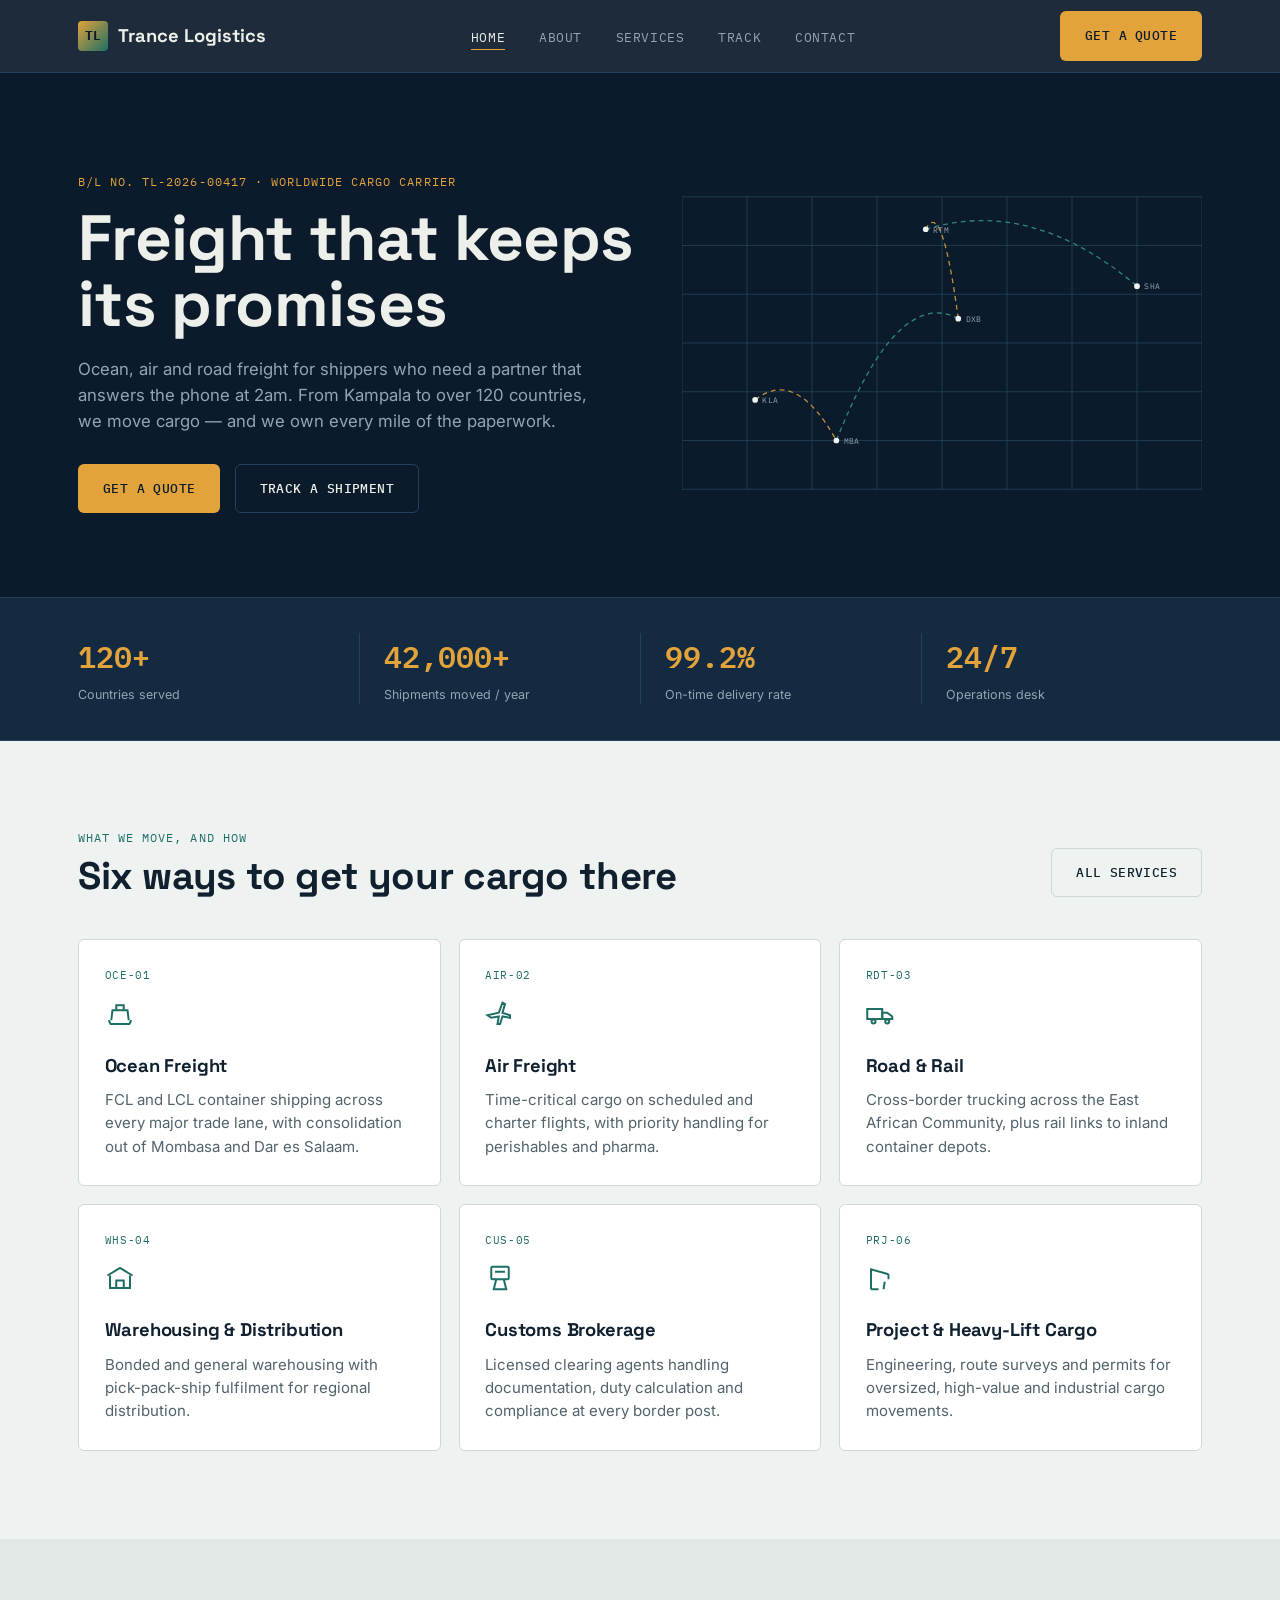
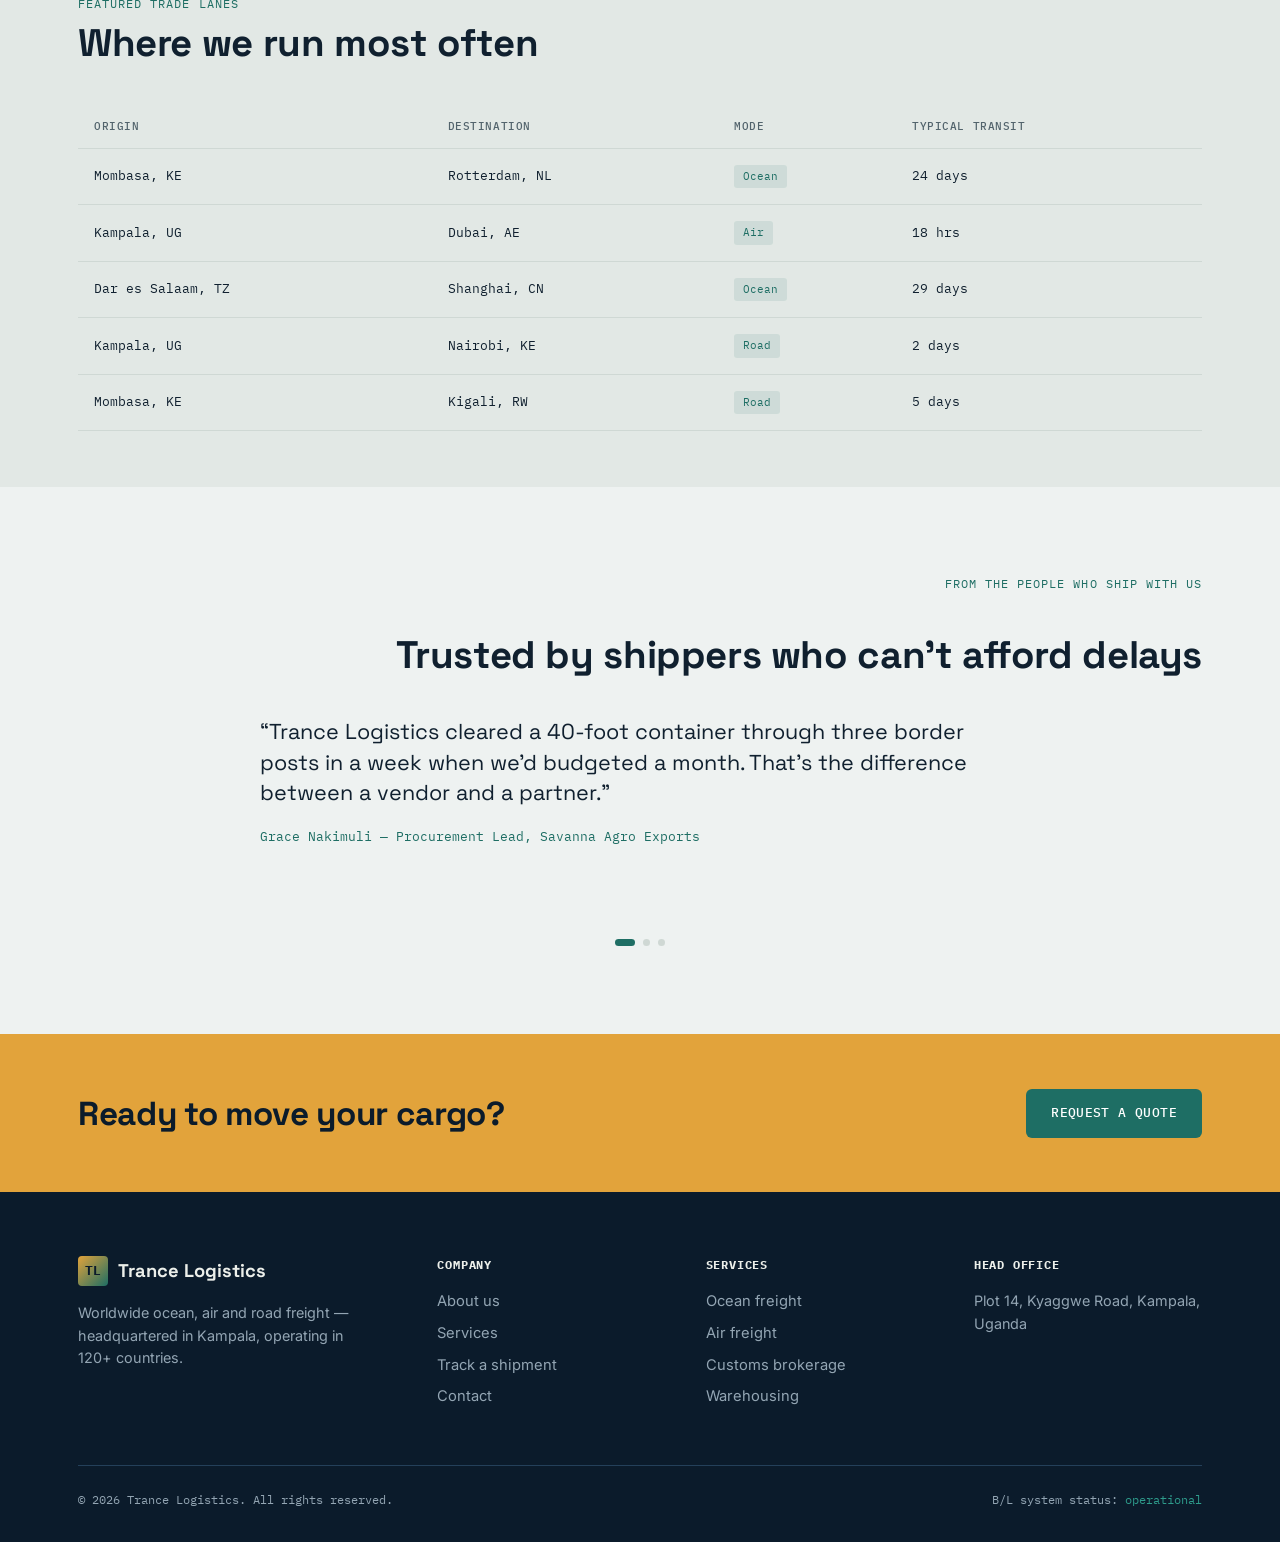
==== index.html @ 34009bf4 "Add files via upload" ====
<!DOCTYPE html>
<html lang="en">
<head>
<meta charset="UTF-8">
<meta name="viewport" content="width=device-width, initial-scale=1.0">
<title>Trance Logistics — Worldwide Freight Forwarding</title>
<meta name="description" content="Ocean, air and road freight forwarding from Kampala to over 120 countries. One point of contact, from quote to final mile.">
<link rel="preconnect" href="https://fonts.googleapis.com">
<link href="https://fonts.googleapis.com/css2?family=Space+Grotesk:wght@500;700&family=Inter:wght@400;500;600&family=IBM+Plex+Mono:wght@400;500;600&display=swap" rel="stylesheet">
<link rel="stylesheet" href="assets/css/style.css">
</head>
<body>

<nav class="site-nav">
  <div class="container">
    <a href="index.html" class="brand"><span class="mark" data-site-mark>TL</span> <span data-site-name>Trance Logistics</span></a>
    <ul class="nav-links">
      <li><a href="index.html">Home</a></li>
      <li><a href="about.html">About</a></li>
      <li><a href="services.html">Services</a></li>
      <li><a href="track.html">Track</a></li>
      <li><a href="contact.html">Contact</a></li>
    </ul>
    <div class="nav-cta">
      <a href="contact.html" class="btn btn-amber"><span class="long">Get a</span> Quote</a>
      <button class="nav-toggle" aria-label="Toggle menu">&#9776;</button>
    </div>
  </div>
</nav>

<header class="hero" data-hero>
  <div class="container hero-grid">
    <div>
      <div class="eyebrow" data-hero-eyebrow>B/L NO. — · WORLDWIDE CARGO CARRIER</div>
      <h1 data-hero-headline>Freight that keeps its promises</h1>
      <p class="section-lede" data-hero-sub></p>
      <div class="hero-actions">
        <a href="contact.html" class="btn btn-amber">Get a Quote</a>
        <a href="track.html" class="btn btn-outline-dark">Track a Shipment</a>
      </div>
    </div>
    <div class="hero-map" data-hero-map></div>
  </div>
</header>

<section class="stat-strip">
  <div class="container" data-stats></div>
</section>

<section class="section" id="services">
  <div class="container">
    <div class="section-head">
      <div>
        <div class="eyebrow on-light">What we move, and how</div>
        <h2>Six ways to get your cargo there</h2>
      </div>
      <a href="services.html" class="btn btn-outline-light">All services</a>
    </div>
    <div class="service-grid" data-services></div>
  </div>
</section>

<section class="section tight" style="background:var(--paper-mid);">
  <div class="container">
    <div class="section-head">
      <div>
        <div class="eyebrow on-light">Featured trade lanes</div>
        <h2>Where we run most often</h2>
      </div>
    </div>
    <table class="lane-table">
      <thead>
        <tr><th>Origin</th><th>Destination</th><th>Mode</th><th>Typical transit</th></tr>
      </thead>
      <tbody data-lanes></tbody>
    </table>
  </div>
</section>

<section class="section">
  <div class="container">
    <div class="section-head text-center" style="justify-content:center; flex-direction:column;">
      <div class="eyebrow on-light">From the people who ship with us</div>
      <h2>Trusted by shippers who can't afford delays</h2>
    </div>
    <div class="t-slider" data-testimonials></div>
    <div class="t-dots" data-t-dots></div>
  </div>
</section>

<section class="cta-band">
  <div class="container">
    <h2>Ready to move your cargo?</h2>
    <a href="contact.html" class="btn btn-teal">Request a Quote</a>
  </div>
</section>

<footer class="site-footer">
  <div class="container">
    <div class="footer-grid">
      <div>
        <div class="brand" style="margin-bottom:1rem;"><span class="mark" data-site-mark>TL</span> <span data-site-name>Trance Logistics</span></div>
        <p style="max-width:280px; font-size:0.9rem;">Worldwide ocean, air and road freight — headquartered in Kampala, operating in 120+ countries.</p>
      </div>
      <div>
        <h4>Company</h4>
        <ul data-footer-company></ul>
      </div>
      <div>
        <h4>Services</h4>
        <ul data-footer-services></ul>
      </div>
      <div>
        <h4>Head office</h4>
        <p data-footer-address style="font-size:0.9rem;"></p>
      </div>
    </div>
    <div class="footer-bottom">
      <span>&copy; <span data-year></span> <span data-site-name>Trance Logistics</span>. All rights reserved.</span>
      <span>B/L system status: <span style="color:var(--teal-light)">operational</span></span>
    </div>
  </div>
</footer>

<script src="assets/js/main.js"></script>
</body>
</html>
---- assets/css/style.css ----
/* ==========================================================================
   Trance Logistics — Design System
   Palette: maritime ink navy + hazard-placard amber + steel teal
   Type: Space Grotesk (display) / Inter (body) / IBM Plex Mono (data)
   ========================================================================== */

:root{
  --ink:        #0B1B2B;
  --ink-mid:    #132A40;
  --ink-line:   #24405A;
  --paper:      #EEF2F1;
  --paper-mid:  #E2E8E5;
  --paper-line: #CFD8D4;
  --amber:      #E2A33B;
  --amber-dark: #B77E24;
  --teal:       #1E6E64;
  --teal-light: #2E9C8C;
  --text-on-dark:        #ECEFEA;
  --text-on-dark-muted:  #93A5B3;
  --text-on-light:       #10202F;
  --text-on-light-muted: #52636C;

  --font-display: 'Space Grotesk', sans-serif;
  --font-body: 'Inter', sans-serif;
  --font-mono: 'IBM Plex Mono', monospace;

  --radius: 6px;
  --container: 1180px;
}

*{box-sizing:border-box; margin:0; padding:0;}
html{scroll-behavior:smooth;}
body{
  font-family:var(--font-body);
  background:var(--paper);
  color:var(--text-on-light);
  line-height:1.55;
  -webkit-font-smoothing:antialiased;
}
img{max-width:100%; display:block;}
a{color:inherit; text-decoration:none;}
ul{list-style:none;}
button{font-family:inherit; cursor:pointer;}

.container{
  max-width:var(--container);
  margin:0 auto;
  padding:0 1.75rem;
}

@media (prefers-reduced-motion: reduce){
  *{animation-duration:0.01ms !important; animation-iteration-count:1 !important; transition-duration:0.01ms !important; scroll-behavior:auto !important;}
}

/* ---------- Type ---------- */
.eyebrow{
  font-family:var(--font-mono);
  font-size:11.5px;
  letter-spacing:0.09em;
  text-transform:uppercase;
  color:var(--amber);
}
.eyebrow.on-light{color:var(--teal);}
h1,h2,h3{
  font-family:var(--font-display);
  font-weight:700;
  letter-spacing:-0.01em;
  color:inherit;
}
h1{font-size:clamp(2.4rem, 5vw, 4rem); line-height:1.04;}
h2{font-size:clamp(1.7rem, 3vw, 2.5rem); line-height:1.12;}
h3{font-size:1.15rem;}
.section-lede{
  max-width:620px;
  color:var(--text-on-light-muted);
  font-size:1.05rem;
}
.mono{font-family:var(--font-mono);}

/* ---------- Buttons ---------- */
.btn{
  display:inline-flex;
  align-items:center;
  gap:0.5rem;
  padding:0.85rem 1.5rem;
  border-radius:var(--radius);
  font-family:var(--font-mono);
  font-size:13px;
  letter-spacing:0.03em;
  text-transform:uppercase;
  font-weight:500;
  border:1px solid transparent;
  transition:transform 0.15s ease, background 0.15s ease, border-color 0.15s ease;
}
.btn:hover{transform:translateY(-1px);}
.btn-amber{background:var(--amber); color:var(--ink);}
.btn-amber:hover{background:var(--amber-dark);}
.btn-outline-dark{border-color:var(--ink-line); color:var(--text-on-dark);}
.btn-outline-dark:hover{border-color:var(--amber); color:var(--amber);}
.btn-outline-light{border-color:var(--paper-line); color:var(--text-on-light);}
.btn-outline-light:hover{border-color:var(--teal); color:var(--teal);}
.btn-teal{background:var(--teal); color:#fff;}
.btn-teal:hover{background:var(--teal-light);}

/* ---------- Nav ---------- */
.site-nav{
  position:sticky; top:0; z-index:50;
  background:rgba(11,27,43,0.92);
  backdrop-filter:blur(8px);
  border-bottom:1px solid var(--ink-line);
}
.site-nav .container{
  display:flex; align-items:center; justify-content:space-between;
  height:72px;
}
.brand{
  display:flex; align-items:center; gap:10px;
  font-family:var(--font-display); font-weight:700; font-size:1.15rem;
  color:var(--text-on-dark);
}
.brand .mark{
  width:30px; height:30px; border-radius:4px;
  background:linear-gradient(135deg, var(--amber), var(--teal));
  display:flex; align-items:center; justify-content:center;
  color:var(--ink); font-family:var(--font-mono); font-weight:700; font-size:13px;
}
.nav-links{display:flex; align-items:center; gap:2.1rem;}
.nav-links a{
  font-family:var(--font-mono); font-size:12.5px; letter-spacing:0.05em; text-transform:uppercase;
  color:var(--text-on-dark-muted);
  padding-bottom:4px; border-bottom:1px solid transparent;
  transition:color 0.15s ease, border-color 0.15s ease;
}
.nav-links a:hover, .nav-links a.active{color:var(--text-on-dark); border-color:var(--amber);}
.nav-cta{display:flex; align-items:center; gap:1rem;}
.nav-toggle{display:none; background:none; border:none; color:var(--text-on-dark); font-size:1.4rem;}

@media (max-width:860px){
  .nav-links{
    position:absolute; top:72px; left:0; right:0;
    background:var(--ink); border-bottom:1px solid var(--ink-line);
    flex-direction:column; align-items:flex-start; gap:0;
    padding:0.5rem 1.75rem 1.25rem;
    display:none;
  }
  .nav-links.open{display:flex;}
  .nav-links a{padding:0.7rem 0; width:100%; border-bottom:none;}
  .nav-toggle{display:block;}
  .nav-cta .btn span.long{display:none;}
}

/* ---------- Hero ---------- */
.hero{
  position:relative;
  background:var(--ink);
  color:var(--text-on-dark);
  overflow:hidden;
  padding:5rem 0 4rem;
}
.hero-grid{
  display:grid; grid-template-columns:1.1fr 1fr; gap:2rem; align-items:center;
  position:relative; z-index:2;
}
.hero h1{margin:0.9rem 0 1.1rem;}
.hero .section-lede{color:var(--text-on-dark-muted); max-width:520px;}
.hero-actions{display:flex; gap:0.9rem; margin-top:1.9rem; flex-wrap:wrap;}
.hero-map{position:relative; height:380px;}
.hero-map svg{width:100%; height:100%;}
@media (max-width:900px){
  .hero-grid{grid-template-columns:1fr;}
  .hero-map{height:280px; order:-1;}
}

/* route map styling */
.route-grid-line{stroke:var(--ink-line); stroke-width:1;}
.route-path{
  fill:none; stroke:var(--amber); stroke-width:1.6; stroke-dasharray:6 5;
  animation:dashmove 3.2s linear infinite;
  opacity:0.85;
}
.route-path.alt{stroke:var(--teal-light);}
@keyframes dashmove{to{stroke-dashoffset:-110;}}
.route-node{fill:var(--paper);}
.route-node-ring{
  fill:none; stroke:var(--amber); stroke-width:1.4; opacity:0;
  transform-origin:center;
  animation:ping 2.6s ease-out infinite;
}
.route-node-ring.t2{animation-delay:0.9s; stroke:var(--teal-light);}
.route-node-ring.t3{animation-delay:1.7s;}
@keyframes ping{
  0%{opacity:0.7; transform:scale(0.4);}
  100%{opacity:0; transform:scale(2.6);}
}
.route-label{
  font-family:var(--font-mono); font-size:9.5px; fill:var(--text-on-dark-muted); letter-spacing:0.05em;
}

/* ---------- Stat strip ---------- */
.stat-strip{
  background:var(--ink-mid); border-top:1px solid var(--ink-line); border-bottom:1px solid var(--ink-line);
}
.stat-strip .container{
  display:grid; grid-template-columns:repeat(4, 1fr);
  padding:2.2rem 1.75rem;
}
.stat{padding:0 1.5rem; border-left:1px solid var(--ink-line);}
.stat:first-child{border-left:none; padding-left:0;}
.stat .value{font-family:var(--font-mono); font-size:1.9rem; color:var(--amber); font-weight:600;}
.stat .label{font-size:12.5px; color:var(--text-on-dark-muted); margin-top:0.3rem;}
@media (max-width:760px){
  .stat-strip .container{grid-template-columns:1fr 1fr; row-gap:1.6rem;}
  .stat{border-left:none; padding-left:0;}
}

/* ---------- Sections ---------- */
.section{padding:5.5rem 0;}
.section.tight{padding:3.5rem 0;}
.section-head{display:flex; justify-content:space-between; align-items:flex-end; gap:2rem; margin-bottom:2.6rem; flex-wrap:wrap;}
.section-head h2{margin-top:0.5rem;}

/* ---------- Service cards ---------- */
.service-grid{display:grid; grid-template-columns:repeat(3, 1fr); gap:1.1rem;}
.service-card{
  background:#fff; border:1px solid var(--paper-line); border-radius:var(--radius);
  padding:1.7rem 1.6rem;
  opacity:0; transform:translateY(16px);
  transition:opacity 0.6s ease, transform 0.6s ease, border-color 0.2s ease;
}
.service-card.in{opacity:1; transform:translateY(0);}
.service-card:hover{border-color:var(--teal);}
.service-card .code{font-family:var(--font-mono); font-size:11px; color:var(--teal); letter-spacing:0.06em;}
.service-card .icon{margin:0.9rem 0 1rem;}
.service-card h3{margin-bottom:0.5rem;}
.service-card p{color:var(--text-on-light-muted); font-size:0.94rem;}
@media (max-width:900px){.service-grid{grid-template-columns:1fr 1fr;}}
@media (max-width:600px){.service-grid{grid-template-columns:1fr;}}

/* ---------- Lane table (manifest style) ---------- */
.lane-table{width:100%; border-collapse:collapse; font-family:var(--font-mono); font-size:13px;}
.lane-table th{
  text-align:left; padding:0.8rem 1rem; color:var(--text-on-light-muted);
  font-weight:500; text-transform:uppercase; letter-spacing:0.05em; font-size:11px;
  border-bottom:1px solid var(--paper-line);
}
.lane-table td{padding:1rem; border-bottom:1px solid var(--paper-line);}
.lane-table tr:hover td{background:var(--paper-mid);}
.tag{
  display:inline-block; padding:0.2rem 0.55rem; border-radius:3px;
  background:rgba(30,110,100,0.1); color:var(--teal); font-size:11px;
}

/* ---------- Testimonial slider ---------- */
.t-slider{position:relative; max-width:760px; margin:0 auto; min-height:190px;}
.t-slide{
  position:absolute; inset:0; opacity:0; transition:opacity 0.6s ease; pointer-events:none;
}
.t-slide.active{opacity:1; pointer-events:auto;}
.t-slide blockquote{font-family:var(--font-display); font-size:1.35rem; line-height:1.4; color:var(--text-on-light);}
.t-slide .attrib{margin-top:1.2rem; font-family:var(--font-mono); font-size:12.5px; color:var(--teal);}
.t-dots{display:flex; gap:8px; justify-content:center; margin-top:2rem;}
.t-dots button{
  width:7px; height:7px; border-radius:50%; background:var(--paper-line); border:none;
}
.t-dots button.active{background:var(--teal); width:20px; border-radius:4px; transition:width 0.2s ease;}

/* ---------- CTA band ---------- */
.cta-band{background:var(--amber); color:var(--ink); padding:3.4rem 0;}
.cta-band .container{display:flex; justify-content:space-between; align-items:center; gap:2rem; flex-wrap:wrap;}
.cta-band h2{font-size:clamp(1.5rem, 2.6vw, 2.1rem);}

/* ---------- Footer ---------- */
.site-footer{background:var(--ink); color:var(--text-on-dark-muted); padding:4rem 0 2rem;}
.footer-grid{display:grid; grid-template-columns:1.4fr 1fr 1fr 1fr; gap:2.5rem; padding-bottom:3rem; border-bottom:1px solid var(--ink-line);}
.footer-grid h4{font-family:var(--font-mono); font-size:11.5px; letter-spacing:0.07em; text-transform:uppercase; color:var(--text-on-dark); margin-bottom:1rem;}
.footer-grid li{margin-bottom:0.55rem; font-size:0.92rem;}
.footer-grid a:hover{color:var(--amber);}
.footer-bottom{display:flex; justify-content:space-between; padding-top:1.6rem; font-size:12px; font-family:var(--font-mono); flex-wrap:wrap; gap:0.8rem;}
@media (max-width:800px){.footer-grid{grid-template-columns:1fr 1fr;}}

/* ---------- Reveal-on-scroll ---------- */
.reveal{opacity:0; transform:translateY(18px); transition:opacity 0.7s ease, transform 0.7s ease;}
.reveal.in{opacity:1; transform:translateY(0);}

/* ---------- Inner page header (non-home) ---------- */
.page-header{background:var(--ink); color:var(--text-on-dark); padding:3.6rem 0 3rem;}
.page-header .section-lede{color:var(--text-on-dark-muted);}

/* ---------- About page ---------- */
.values-grid{display:grid; grid-template-columns:repeat(3,1fr); gap:1.1rem;}
.value-card{border-left:2px solid var(--teal); padding:0.3rem 0 0.3rem 1.1rem;}
.value-card h3{margin-bottom:0.4rem;}
.value-card p{color:var(--text-on-light-muted); font-size:0.92rem;}
@media (max-width:760px){.values-grid{grid-template-columns:1fr;}}

.office-grid{display:grid; grid-template-columns:repeat(4,1fr); gap:1rem;}
.office-card{background:var(--ink-mid); border:1px solid var(--ink-line); border-radius:var(--radius); padding:1.3rem;}
.office-card .city{font-family:var(--font-display); font-weight:700; font-size:1.05rem; color:var(--text-on-dark);}
.office-card .coords{font-family:var(--font-mono); font-size:11px; color:var(--amber); margin:0.3rem 0 0.6rem;}
.office-card .role{font-size:12.5px; color:var(--text-on-dark-muted);}
@media (max-width:860px){.office-grid{grid-template-columns:1fr 1fr;}}

/* ---------- Track page ---------- */
.track-box{
  background:var(--ink-mid); border:1px solid var(--ink-line); border-radius:var(--radius);
  padding:2.4rem; max-width:640px; margin:0 auto;
}
.track-form{display:flex; gap:0.7rem; margin-top:1.2rem;}
.track-form input{
  flex:1; padding:0.85rem 1rem; border-radius:var(--radius); border:1px solid var(--ink-line);
  background:var(--ink); color:var(--text-on-dark); font-family:var(--font-mono); font-size:13px;
}
.track-form input:focus{outline:2px solid var(--amber); outline-offset:1px;}
.track-result{margin-top:1.8rem; display:none;}
.track-result.show{display:block;}
.milestone{display:flex; gap:1rem; padding:0.9rem 0; border-bottom:1px solid var(--ink-line);}
.milestone:last-child{border-bottom:none;}
.milestone .dot{width:9px; height:9px; border-radius:50%; background:var(--teal-light); margin-top:5px; flex-shrink:0;}
.milestone.pending .dot{background:var(--ink-line);}
.milestone .m-status{font-weight:600; font-size:0.92rem;}
.milestone .m-meta{font-family:var(--font-mono); font-size:11.5px; color:var(--text-on-dark-muted); margin-top:0.2rem;}

/* ---------- Contact page ---------- */
.contact-grid{display:grid; grid-template-columns:1fr 1fr; gap:3rem;}
.form-field{margin-bottom:1.2rem;}
.form-field label{display:block; font-family:var(--font-mono); font-size:11.5px; text-transform:uppercase; letter-spacing:0.05em; color:var(--text-on-light-muted); margin-bottom:0.4rem;}
.form-field input, .form-field select, .form-field textarea{
  width:100%; padding:0.8rem 0.9rem; border:1px solid var(--paper-line); border-radius:var(--radius);
  font-family:var(--font-body); font-size:0.95rem; background:#fff;
}
.form-field textarea{min-height:120px; resize:vertical;}
.form-field input:focus, .form-field select:focus, .form-field textarea:focus{outline:2px solid var(--teal); outline-offset:1px;}
.contact-info-card{background:var(--ink); color:var(--text-on-dark); border-radius:var(--radius); padding:2rem;}
.contact-info-card .row{display:flex; gap:0.8rem; padding:0.9rem 0; border-bottom:1px solid var(--ink-line);}
.contact-info-card .row:last-child{border-bottom:none;}
.contact-info-card .row .label{font-family:var(--font-mono); font-size:11px; color:var(--text-on-dark-muted); text-transform:uppercase;}
@media (max-width:860px){.contact-grid{grid-template-columns:1fr;}}

/* ---------- Utility ---------- */
.text-center{text-align:center;}
.mt-lg{margin-top:2.5rem;}
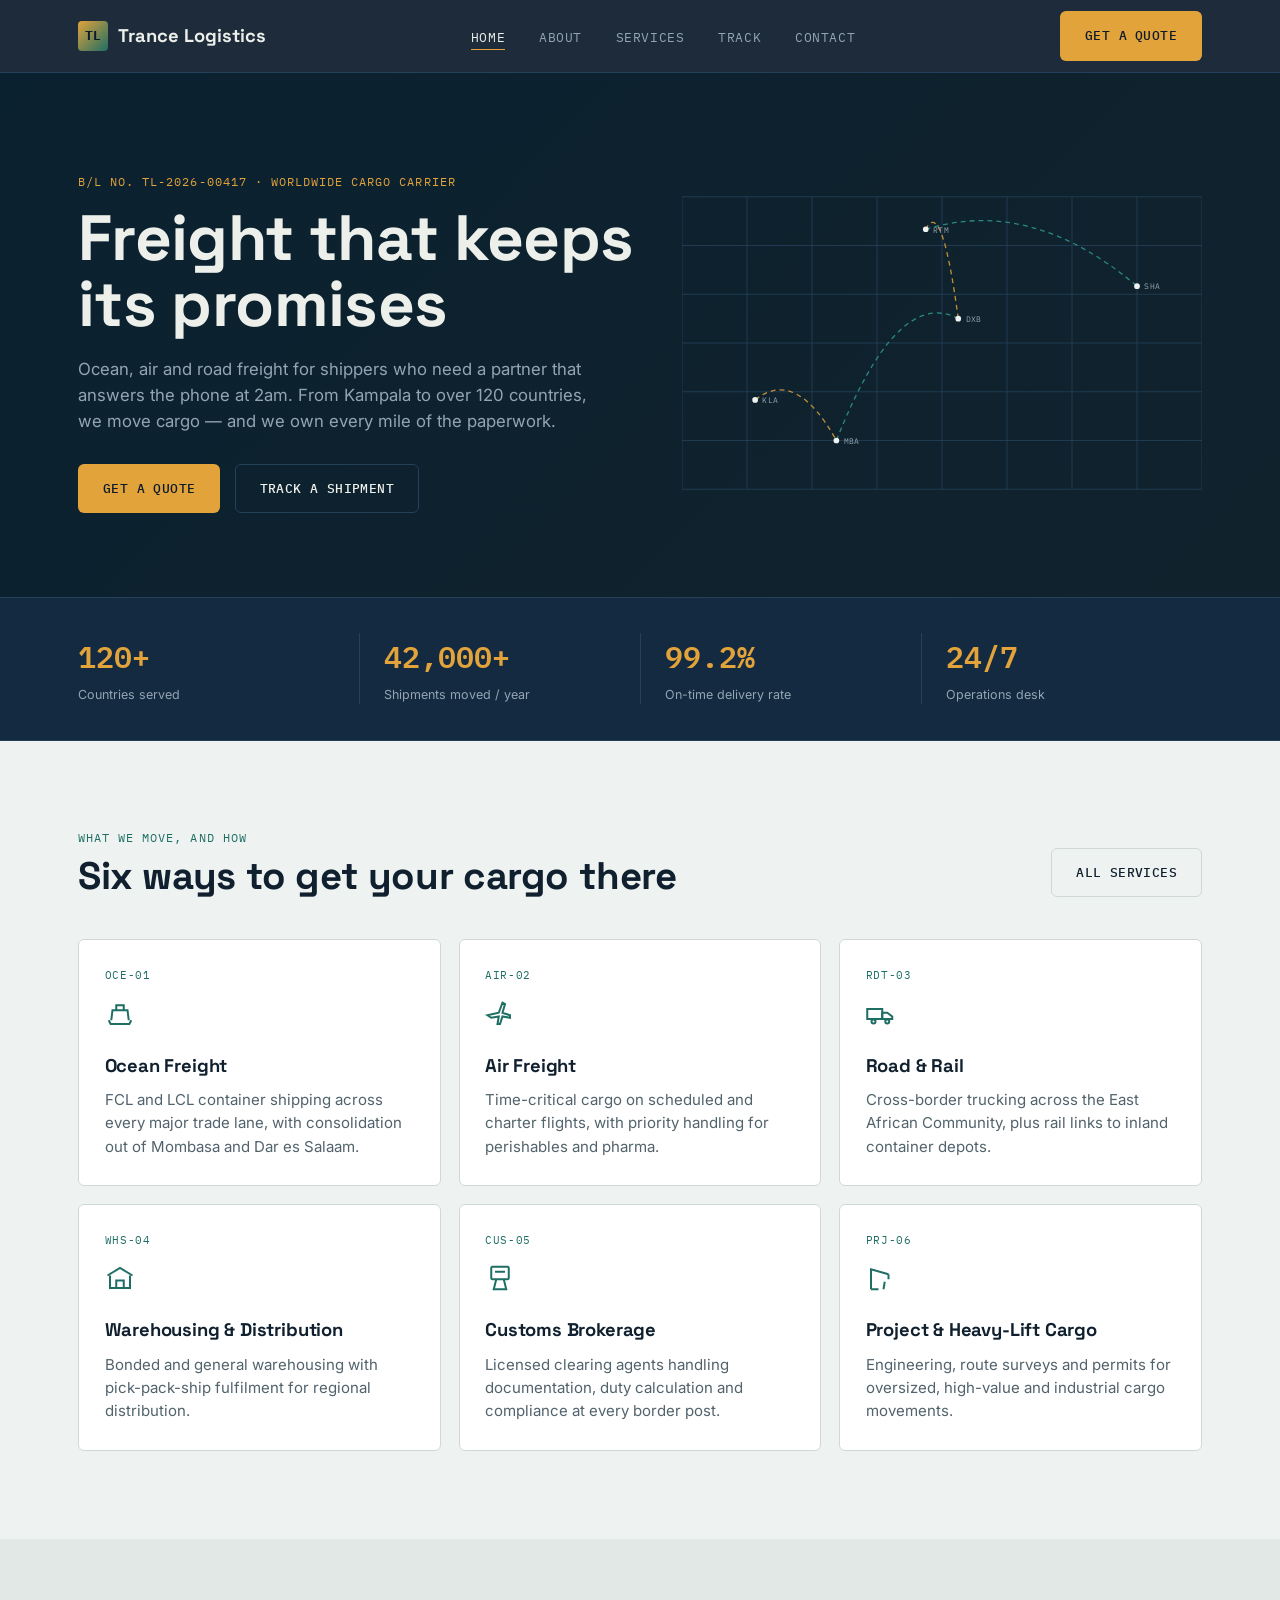
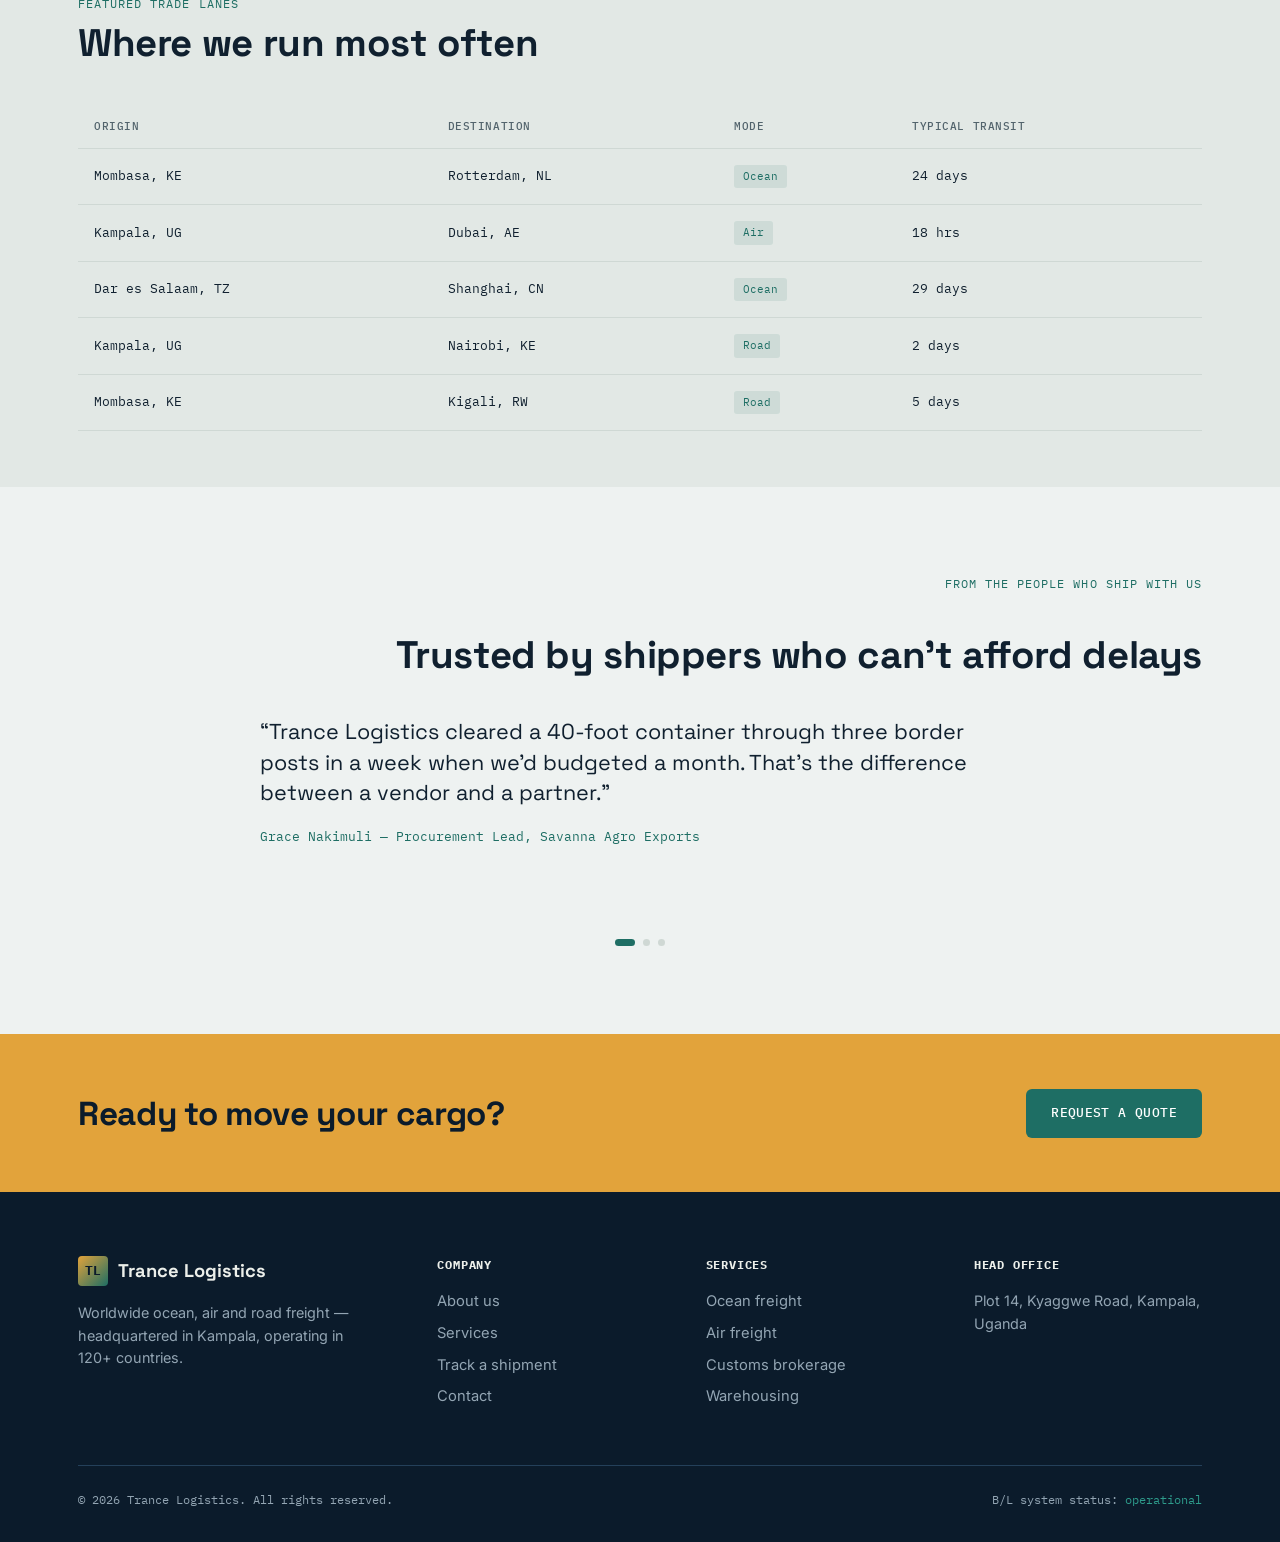
==== commit e4b373f7: "Link animation stylesheets and scripts to index.html" ====
--- a/index.html
+++ b/index.html
@@ -8,6 +8,7 @@
 <link rel="preconnect" href="https://fonts.googleapis.com">
 <link href="https://fonts.googleapis.com/css2?family=Space+Grotesk:wght@500;700&family=Inter:wght@400;500;600&family=IBM+Plex+Mono:wght@400;500;600&display=swap" rel="stylesheet">
 <link rel="stylesheet" href="assets/css/style.css">
+<link rel="stylesheet" href="assets/css/animations.css">
 </head>
 <body>
 
@@ -123,5 +124,6 @@
 </footer>
 
 <script src="assets/js/main.js"></script>
+<script src="assets/js/animations.js"></script>
 </body>
 </html>
--- a/assets/css/animations.css
+++ b/assets/css/animations.css
@@ -0,0 +1,543 @@
+/* ============================================================================
+   TRANCE LOGISTICS — VISUAL ANIMATIONS & GRAPHICS
+   ============================================================================ */
+
+/* Fade In on Scroll */
+@keyframes fadeInUp {
+  from {
+    opacity: 0;
+    transform: translateY(30px);
+  }
+  to {
+    opacity: 1;
+    transform: translateY(0);
+  }
+}
+
+@keyframes fadeInDown {
+  from {
+    opacity: 0;
+    transform: translateY(-30px);
+  }
+  to {
+    opacity: 1;
+    transform: translateY(0);
+  }
+}
+
+@keyframes fadeIn {
+  from {
+    opacity: 0;
+  }
+  to {
+    opacity: 1;
+  }
+}
+
+@keyframes slideInLeft {
+  from {
+    opacity: 0;
+    transform: translateX(-60px);
+  }
+  to {
+    opacity: 1;
+    transform: translateX(0);
+  }
+}
+
+@keyframes slideInRight {
+  from {
+    opacity: 0;
+    transform: translateX(60px);
+  }
+  to {
+    opacity: 1;
+    transform: translateX(0);
+  }
+}
+
+/* Scale and Pulse Effects */
+@keyframes scaleIn {
+  from {
+    opacity: 0;
+    transform: scale(0.95);
+  }
+  to {
+    opacity: 1;
+    transform: scale(1);
+  }
+}
+
+@keyframes pulse {
+  0%, 100% {
+    opacity: 1;
+  }
+  50% {
+    opacity: 0.7;
+  }
+}
+
+@keyframes glow {
+  0%, 100% {
+    box-shadow: 0 0 5px rgba(0, 0, 0, 0.1);
+  }
+  50% {
+    box-shadow: 0 0 20px rgba(255, 193, 7, 0.3);
+  }
+}
+
+/* Gradient Animation */
+@keyframes gradientShift {
+  0% {
+    background-position: 0% 50%;
+  }
+  50% {
+    background-position: 100% 50%;
+  }
+  100% {
+    background-position: 0% 50%;
+  }
+}
+
+/* Floating Animation */
+@keyframes float {
+  0%, 100% {
+    transform: translateY(0px);
+  }
+  50% {
+    transform: translateY(-20px);
+  }
+}
+
+/* Rotating Animation */
+@keyframes rotate {
+  from {
+    transform: rotate(0deg);
+  }
+  to {
+    transform: rotate(360deg);
+  }
+}
+
+/* Hero Section Animations */
+.hero {
+  position: relative;
+  overflow: hidden;
+}
+
+.hero::before {
+  content: "";
+  position: absolute;
+  top: 0;
+  left: 0;
+  right: 0;
+  bottom: 0;
+  background: linear-gradient(135deg, rgba(0, 150, 136, 0.05) 0%, rgba(255, 193, 7, 0.05) 100%);
+  pointer-events: none;
+  animation: gradientShift 8s ease infinite;
+  background-size: 200% 200%;
+}
+
+[data-hero-headline] {
+  animation: fadeInUp 0.8s ease-out 0.2s both;
+}
+
+[data-hero-eyebrow] {
+  animation: fadeInDown 0.8s ease-out 0.1s both;
+}
+
+[data-hero-sub] {
+  animation: fadeInUp 0.8s ease-out 0.3s both;
+}
+
+.hero-actions {
+  animation: fadeInUp 0.8s ease-out 0.4s both;
+}
+
+.hero-actions a {
+  transition: all 0.3s ease;
+}
+
+.hero-actions a:hover {
+  transform: translateY(-3px);
+  box-shadow: 0 10px 30px rgba(0, 0, 0, 0.15);
+}
+
+/* Navigation Animations */
+.site-nav {
+  animation: slideInDown 0.6s ease-out;
+}
+
+.nav-links li {
+  animation: fadeIn 0.6s ease-out;
+}
+
+.nav-links li:nth-child(1) { animation-delay: 0.1s; }
+.nav-links li:nth-child(2) { animation-delay: 0.2s; }
+.nav-links li:nth-child(3) { animation-delay: 0.3s; }
+.nav-links li:nth-child(4) { animation-delay: 0.4s; }
+.nav-links li:nth-child(5) { animation-delay: 0.5s; }
+
+.nav-links a {
+  position: relative;
+  transition: color 0.3s ease;
+}
+
+.nav-links a::after {
+  content: "";
+  position: absolute;
+  bottom: -5px;
+  left: 0;
+  right: 0;
+  height: 2px;
+  background: var(--teal-light);
+  transform: scaleX(0);
+  transform-origin: left;
+  transition: transform 0.3s ease;
+}
+
+.nav-links a:hover::after {
+  transform: scaleX(1);
+}
+
+/* Service Cards Animation */
+.service-grid [class*="card"],
+[data-services] > div {
+  animation: fadeInUp 0.6s ease-out both;
+}
+
+[data-services] > div:nth-child(1) { animation-delay: 0.1s; }
+[data-services] > div:nth-child(2) { animation-delay: 0.2s; }
+[data-services] > div:nth-child(3) { animation-delay: 0.3s; }
+[data-services] > div:nth-child(4) { animation-delay: 0.4s; }
+[data-services] > div:nth-child(5) { animation-delay: 0.5s; }
+[data-services] > div:nth-child(6) { animation-delay: 0.6s; }
+
+[data-services] > div {
+  transition: all 0.3s ease;
+  cursor: pointer;
+}
+
+[data-services] > div:hover {
+  transform: translateY(-10px);
+  box-shadow: 0 20px 40px rgba(0, 0, 0, 0.1);
+}
+
+/* Stats Strip Animation */
+[data-stats] {
+  animation: fadeIn 0.8s ease-out;
+}
+
+[data-stats] > div {
+  animation: scaleIn 0.6s ease-out both;
+}
+
+[data-stats] > div:nth-child(1) { animation-delay: 0.1s; }
+[data-stats] > div:nth-child(2) { animation-delay: 0.2s; }
+[data-stats] > div:nth-child(3) { animation-delay: 0.3s; }
+[data-stats] > div:nth-child(4) { animation-delay: 0.4s; }
+
+/* Table Animation */
+.lane-table {
+  animation: fadeInUp 0.8s ease-out;
+}
+
+.lane-table tbody tr {
+  animation: fadeIn 0.6s ease-out both;
+}
+
+.lane-table tbody tr:nth-child(1) { animation-delay: 0.1s; }
+.lane-table tbody tr:nth-child(2) { animation-delay: 0.2s; }
+.lane-table tbody tr:nth-child(3) { animation-delay: 0.3s; }
+.lane-table tbody tr:nth-child(4) { animation-delay: 0.4s; }
+
+.lane-table tbody tr {
+  transition: all 0.3s ease;
+}
+
+.lane-table tbody tr:hover {
+  background-color: rgba(0, 150, 136, 0.05);
+  transform: translateX(5px);
+}
+
+/* Testimonials Slider Animation */
+[data-testimonials] {
+  animation: fadeInUp 0.8s ease-out;
+}
+
+.t-slider > div {
+  animation: fadeIn 0.6s ease-out;
+}
+
+[data-t-dots] button {
+  animation: fadeIn 0.6s ease-out;
+  transition: all 0.3s ease;
+}
+
+[data-t-dots] button.active {
+  animation: pulse 1.5s ease-in-out infinite;
+}
+
+/* Process Steps Animation */
+.process-step {
+  animation: slideInLeft 0.6s ease-out both;
+}
+
+.process-step:nth-child(1) { animation-delay: 0.1s; }
+.process-step:nth-child(2) { animation-delay: 0.2s; }
+.process-step:nth-child(3) { animation-delay: 0.3s; }
+.process-step:nth-child(4) { animation-delay: 0.4s; }
+
+.process-step {
+  transition: all 0.3s ease;
+}
+
+.process-step:hover {
+  transform: translateY(-5px);
+}
+
+/* Values Grid Animation */
+[data-values] > div {
+  animation: fadeInUp 0.6s ease-out both;
+}
+
+[data-values] > div:nth-child(1) { animation-delay: 0.1s; }
+[data-values] > div:nth-child(2) { animation-delay: 0.2s; }
+[data-values] > div:nth-child(3) { animation-delay: 0.3s; }
+[data-values] > div:nth-child(4) { animation-delay: 0.4s; }
+
+[data-values] > div {
+  transition: all 0.3s ease;
+}
+
+[data-values] > div:hover {
+  transform: scale(1.05);
+  box-shadow: 0 15px 35px rgba(0, 0, 0, 0.1);
+}
+
+/* Office Grid Animation */
+[data-offices] > div {
+  animation: scaleIn 0.6s ease-out both;
+}
+
+[data-offices] > div:nth-child(1) { animation-delay: 0.1s; }
+[data-offices] > div:nth-child(2) { animation-delay: 0.2s; }
+[data-offices] > div:nth-child(3) { animation-delay: 0.3s; }
+[data-offices] > div:nth-child(4) { animation-delay: 0.4s; }
+[data-offices] > div:nth-child(5) { animation-delay: 0.5s; }
+[data-offices] > div:nth-child(6) { animation-delay: 0.6s; }
+
+[data-offices] > div {
+  transition: all 0.3s ease;
+}
+
+[data-offices] > div:hover {
+  transform: scale(1.03);
+  box-shadow: 0 10px 25px rgba(0, 0, 0, 0.15);
+}
+
+/* Button Animations */
+.btn {
+  position: relative;
+  overflow: hidden;
+  transition: all 0.3s ease;
+}
+
+.btn::before {
+  content: "";
+  position: absolute;
+  top: 0;
+  left: -100%;
+  width: 100%;
+  height: 100%;
+  background: rgba(255, 255, 255, 0.2);
+  transition: left 0.3s ease;
+  z-index: -1;
+}
+
+.btn:hover::before {
+  left: 100%;
+}
+
+.btn-amber:hover {
+  background-color: #f4a000;
+  transform: translateY(-2px);
+  box-shadow: 0 8px 20px rgba(255, 193, 7, 0.3);
+}
+
+.btn-teal:hover {
+  background-color: #00897b;
+  transform: translateY(-2px);
+  box-shadow: 0 8px 20px rgba(0, 150, 136, 0.3);
+}
+
+.btn-outline-dark:hover {
+  background-color: rgba(0, 0, 0, 0.05);
+  transform: translateY(-2px);
+}
+
+.btn-outline-light:hover {
+  background-color: rgba(255, 255, 255, 0.1);
+  transform: translateY(-2px);
+}
+
+/* CTA Band Animation */
+.cta-band {
+  animation: fadeInUp 0.8s ease-out;
+}
+
+.cta-band h2 {
+  animation: fadeInUp 0.8s ease-out 0.1s both;
+}
+
+.cta-band .btn {
+  animation: fadeInUp 0.8s ease-out 0.2s both;
+}
+
+/* Footer Animation */
+.site-footer {
+  animation: fadeIn 0.6s ease-out;
+}
+
+.footer-grid > div {
+  animation: fadeInUp 0.6s ease-out both;
+}
+
+.footer-grid > div:nth-child(1) { animation-delay: 0.1s; }
+.footer-grid > div:nth-child(2) { animation-delay: 0.2s; }
+.footer-grid > div:nth-child(3) { animation-delay: 0.3s; }
+.footer-grid > div:nth-child(4) { animation-delay: 0.4s; }
+
+/* Page Header Animation */
+.page-header {
+  animation: fadeInUp 0.8s ease-out;
+}
+
+.page-header .eyebrow {
+  animation: fadeInDown 0.8s ease-out 0.1s both;
+}
+
+.page-header h1 {
+  animation: fadeInUp 0.8s ease-out 0.2s both;
+}
+
+.page-header p {
+  animation: fadeInUp 0.8s ease-out 0.3s both;
+}
+
+/* Intersection Observer Animation Class */
+.fade-in-on-scroll {
+  opacity: 0;
+  transform: translateY(30px);
+  animation: fadeInUp 0.6s ease-out forwards;
+}
+
+.slide-in-left-on-scroll {
+  opacity: 0;
+  transform: translateX(-60px);
+  animation: slideInLeft 0.6s ease-out forwards;
+}
+
+.slide-in-right-on-scroll {
+  opacity: 0;
+  transform: translateX(60px);
+  animation: slideInRight 0.6s ease-out forwards;
+}
+
+.scale-in-on-scroll {
+  opacity: 0;
+  transform: scale(0.95);
+  animation: scaleIn 0.6s ease-out forwards;
+}
+
+/* Smooth Scrolling */
+html {
+  scroll-behavior: smooth;
+}
+
+/* Hover Effects on Text Elements */
+h1, h2, h3, h4, h5, h6 {
+  transition: color 0.3s ease;
+}
+
+p, .section-lede {
+  transition: color 0.3s ease;
+}
+
+a {
+  transition: all 0.3s ease;
+}
+
+/* Attention Seekers */
+@keyframes bounce {
+  0%, 100% {
+    transform: translateY(0);
+  }
+  50% {
+    transform: translateY(-10px);
+  }
+}
+
+@keyframes wiggle {
+  0%, 100% {
+    transform: rotate(0deg);
+  }
+  25% {
+    transform: rotate(-1deg);
+  }
+  75% {
+    transform: rotate(1deg);
+  }
+}
+
+.bounce-animation {
+  animation: bounce 1s ease-in-out infinite;
+}
+
+.wiggle-animation {
+  animation: wiggle 0.5s ease-in-out infinite;
+}
+
+/* Loading Spinner */
+@keyframes spin {
+  0% {
+    transform: rotate(0deg);
+  }
+  100% {
+    transform: rotate(360deg);
+  }
+}
+
+.spinner {
+  width: 40px;
+  height: 40px;
+  border: 4px solid rgba(0, 0, 0, 0.1);
+  border-top: 4px solid var(--teal-light);
+  border-radius: 50%;
+  animation: spin 1s linear infinite;
+}
+
+/* Staggered Animation Utility */
+.stagger-children > * {
+  animation: fadeInUp 0.6s ease-out both;
+}
+
+.stagger-children > :nth-child(1) { animation-delay: 0.1s; }
+.stagger-children > :nth-child(2) { animation-delay: 0.2s; }
+.stagger-children > :nth-child(3) { animation-delay: 0.3s; }
+.stagger-children > :nth-child(4) { animation-delay: 0.4s; }
+.stagger-children > :nth-child(5) { animation-delay: 0.5s; }
+.stagger-children > :nth-child(6) { animation-delay: 0.6s; }
+.stagger-children > :nth-child(n+7) { animation-delay: 0.7s; }
+
+/* Accessibility: Respect prefers-reduced-motion */
+@media (prefers-reduced-motion: reduce) {
+  *,
+  *::before,
+  *::after {
+    animation-duration: 0.01ms !important;
+    animation-iteration-count: 1 !important;
+    transition-duration: 0.01ms !important;
+    scroll-behavior: auto !important;
+  }
+}
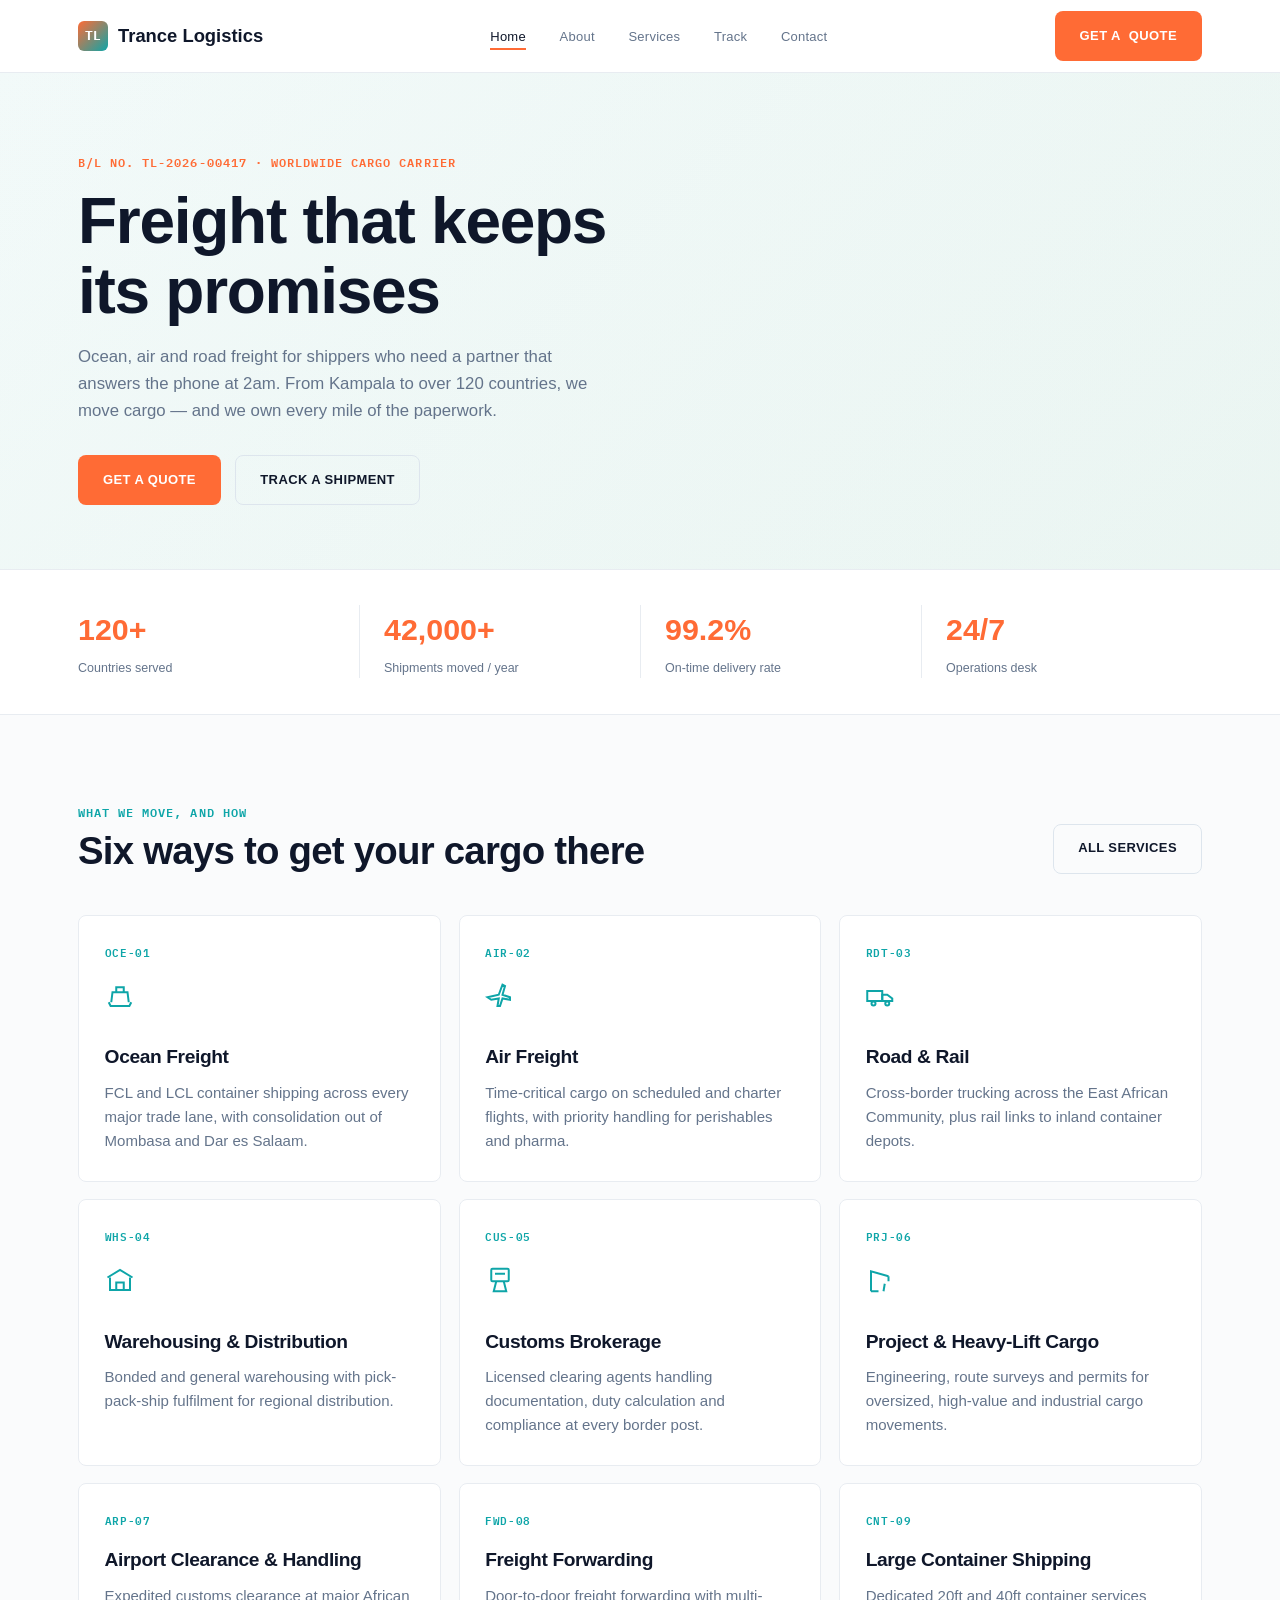
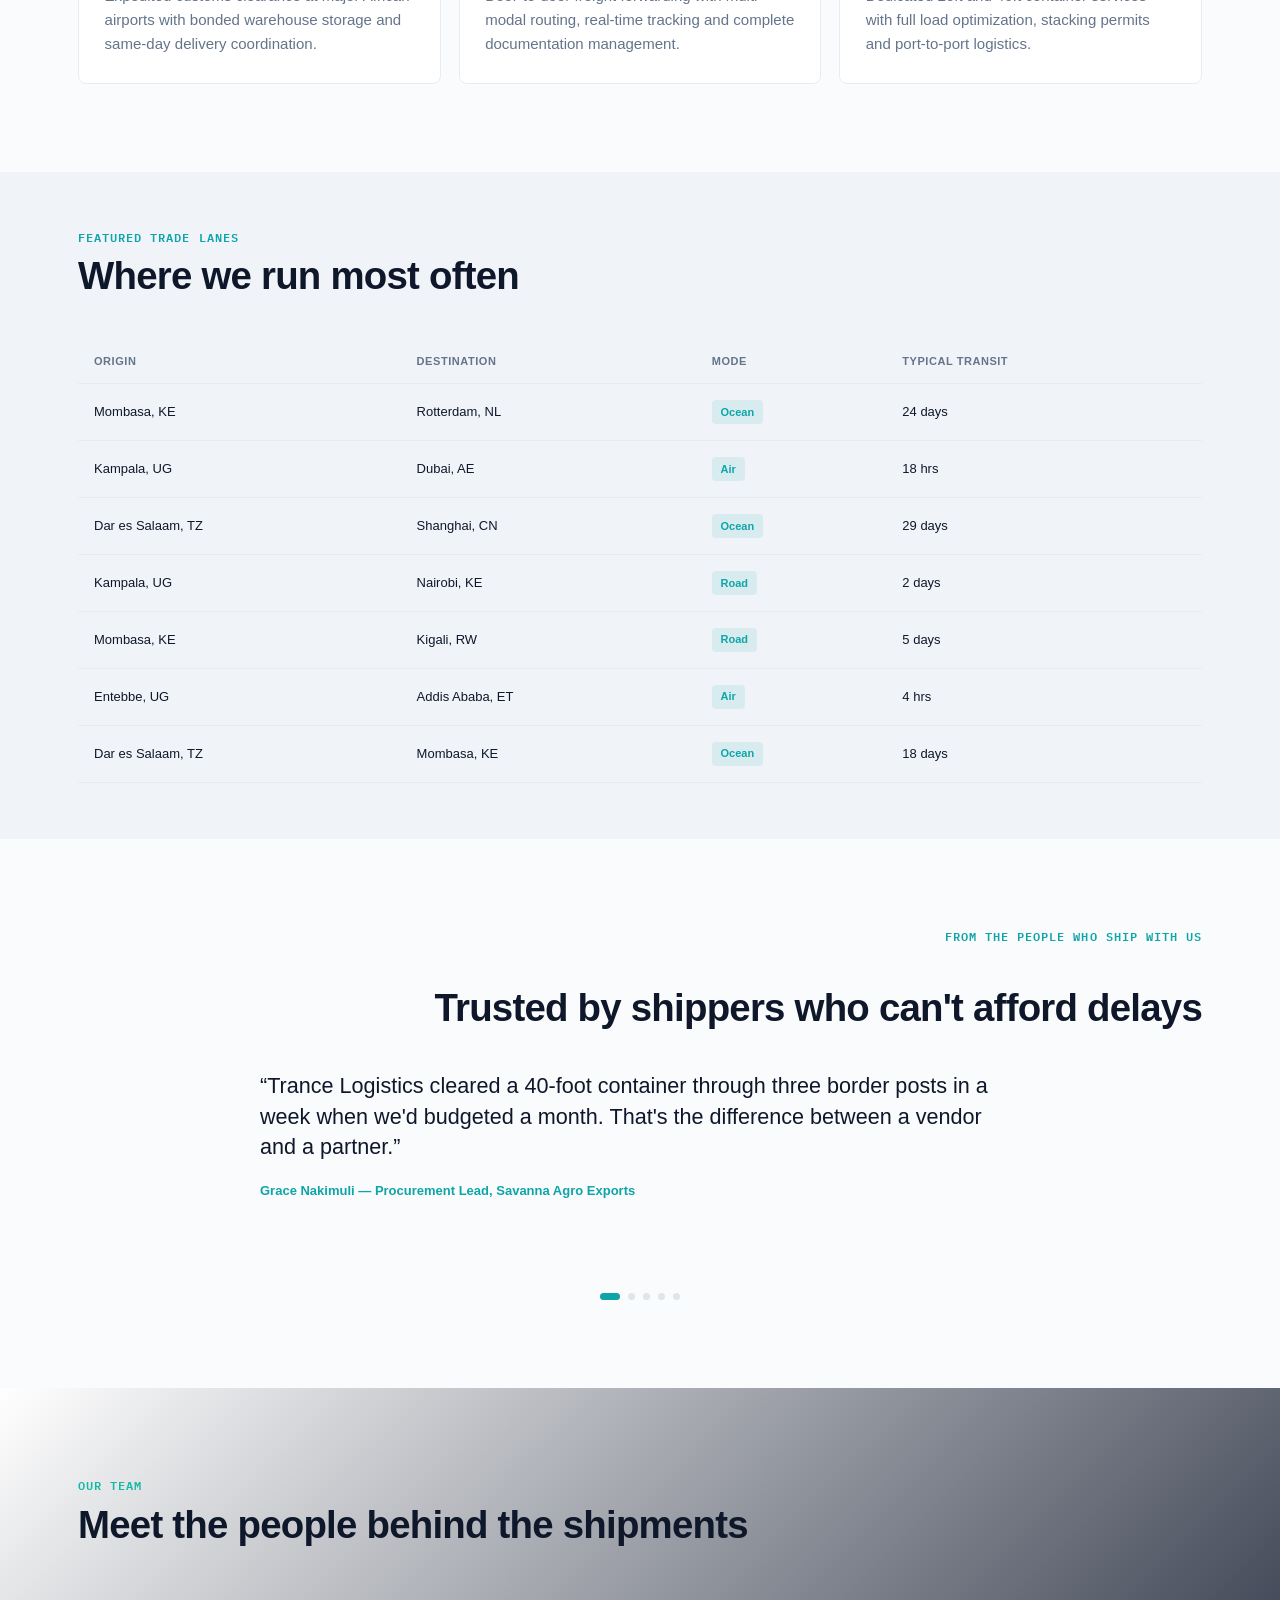
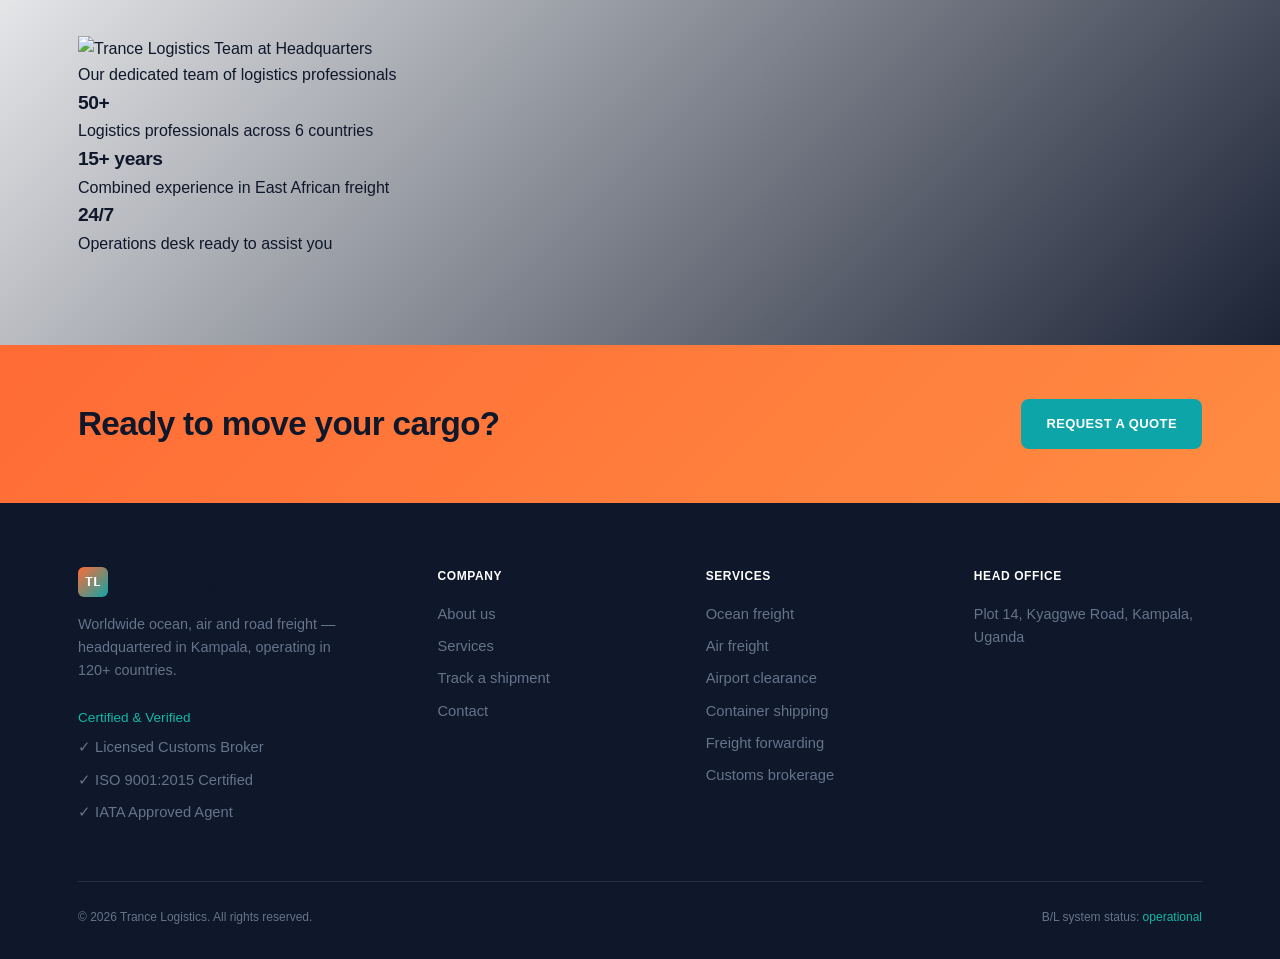
==== commit 3a65ec5d: "Enhanced homepage with professional design and hero image section" ====
--- a/index.html
+++ b/index.html
@@ -30,17 +30,17 @@
 </nav>
 
 <header class="hero" data-hero>
+  <div class="hero-bg" style="background-image: url('assets/images/truck-hero.jpg');"></div>
   <div class="container hero-grid">
-    <div>
+    <div class="hero-content">
       <div class="eyebrow" data-hero-eyebrow>B/L NO. — · WORLDWIDE CARGO CARRIER</div>
       <h1 data-hero-headline>Freight that keeps its promises</h1>
       <p class="section-lede" data-hero-sub></p>
       <div class="hero-actions">
         <a href="contact.html" class="btn btn-amber">Get a Quote</a>
-        <a href="track.html" class="btn btn-outline-dark">Track a Shipment</a>
+        <a href="track.html" class="btn btn-outline-light">Track a Shipment</a>
       </div>
     </div>
-    <div class="hero-map" data-hero-map></div>
   </div>
 </header>
 
@@ -89,6 +89,37 @@
   </div>
 </section>
 
+<section class="section" style="background: linear-gradient(135deg, var(--ink) 0%, rgba(15, 23, 42, 0.95) 100%);">
+  <div class="container">
+    <div class="section-head" style="border: none;">
+      <div>
+        <div class="eyebrow" style="color: var(--teal-light);">Our team</div>
+        <h2 style="color: var(--text-on-dark); margin-bottom: 3rem;">Meet the people behind the shipments</h2>
+      </div>
+    </div>
+    <div class="team-gallery">
+      <div class="team-image">
+        <img src="assets/images/team-group.jpg" alt="Trance Logistics Team at Headquarters" loading="lazy">
+        <div class="image-caption">Our dedicated team of logistics professionals</div>
+      </div>
+    </div>
+    <div class="team-stats">
+      <div class="stat-card">
+        <h3>50+</h3>
+        <p>Logistics professionals across 6 countries</p>
+      </div>
+      <div class="stat-card">
+        <h3>15+ years</h3>
+        <p>Combined experience in East African freight</p>
+      </div>
+      <div class="stat-card">
+        <h3>24/7</h3>
+        <p>Operations desk ready to assist you</p>
+      </div>
+    </div>
+  </div>
+</section>
+
 <section class="cta-band">
   <div class="container">
     <h2>Ready to move your cargo?</h2>
@@ -102,6 +133,14 @@
       <div>
         <div class="brand" style="margin-bottom:1rem;"><span class="mark" data-site-mark>TL</span> <span data-site-name>Trance Logistics</span></div>
         <p style="max-width:280px; font-size:0.9rem;">Worldwide ocean, air and road freight — headquartered in Kampala, operating in 120+ countries.</p>
+        <div class="certifications" style="margin-top: 1.5rem; font-size: 0.85rem;">
+          <p style="font-weight: 500; color: var(--teal-light); margin-bottom: 0.5rem;">Certified & Verified</p>
+          <ul style="list-style: none; padding: 0;">
+            <li>✓ Licensed Customs Broker</li>
+            <li>✓ ISO 9001:2015 Certified</li>
+            <li>✓ IATA Approved Agent</li>
+          </ul>
+        </div>
       </div>
       <div>
         <h4>Company</h4>
--- a/assets/css/style.css
+++ b/assets/css/style.css
@@ -1,30 +1,30 @@
 /* ==========================================================================
-   Trance Logistics — Design System
-   Palette: maritime ink navy + hazard-placard amber + steel teal
-   Type: Space Grotesk (display) / Inter (body) / IBM Plex Mono (data)
+   Trance Logistics — Design System (Lighter, Modern Theme)
+   Palette: Clean whites + bright accent colors + professional teal
+   Type: Poppins (display) / Segoe UI (body) / IBM Plex Mono (data)
    ========================================================================== */
 
 :root{
-  --ink:        #0B1B2B;
-  --ink-mid:    #132A40;
-  --ink-line:   #24405A;
-  --paper:      #EEF2F1;
-  --paper-mid:  #E2E8E5;
-  --paper-line: #CFD8D4;
-  --amber:      #E2A33B;
-  --amber-dark: #B77E24;
-  --teal:       #1E6E64;
-  --teal-light: #2E9C8C;
-  --text-on-dark:        #ECEFEA;
-  --text-on-dark-muted:  #93A5B3;
-  --text-on-light:       #10202F;
-  --text-on-light-muted: #52636C;
-
-  --font-display: 'Space Grotesk', sans-serif;
-  --font-body: 'Inter', sans-serif;
+  --ink:        #FFFFFF;
+  --ink-mid:    #F8FAFB;
+  --ink-line:   #E8ECF1;
+  --paper:      #FAFBFC;
+  --paper-mid:  #F0F4F8;
+  --paper-line: #DDE5ED;
+  --amber:      #FF6B35;
+  --amber-dark: #E85A2B;
+  --teal:       #0EA5A8;
+  --teal-light: #14B8A6;
+  --text-on-dark:        #0F172A;
+  --text-on-dark-muted:  #64748B;
+  --text-on-light:       #0F172A;
+  --text-on-light-muted: #64748B;
+
+  --font-display: 'Poppins', 'Segoe UI', sans-serif;
+  --font-body: 'Segoe UI', -apple-system, BlinkMacSystemFont, sans-serif;
   --font-mono: 'IBM Plex Mono', monospace;
 
-  --radius: 6px;
+  --radius: 8px;
   --container: 1180px;
 }
 
@@ -34,7 +34,7 @@
   font-family:var(--font-body);
   background:var(--paper);
   color:var(--text-on-light);
-  line-height:1.55;
+  line-height:1.6;
   -webkit-font-smoothing:antialiased;
 }
 img{max-width:100%; display:block;}
@@ -59,21 +59,23 @@
   letter-spacing:0.09em;
   text-transform:uppercase;
   color:var(--amber);
+  font-weight:600;
 }
 .eyebrow.on-light{color:var(--teal);}
 h1,h2,h3{
   font-family:var(--font-display);
   font-weight:700;
-  letter-spacing:-0.01em;
-  color:inherit;
-}
-h1{font-size:clamp(2.4rem, 5vw, 4rem); line-height:1.04;}
-h2{font-size:clamp(1.7rem, 3vw, 2.5rem); line-height:1.12;}
-h3{font-size:1.15rem;}
+  letter-spacing:-0.02em;
+  color:var(--text-on-light);
+}
+h1{font-size:clamp(2.4rem, 5vw, 4rem); line-height:1.1;}
+h2{font-size:clamp(1.7rem, 3vw, 2.5rem); line-height:1.15;}
+h3{font-size:1.2rem;}
 .section-lede{
   max-width:620px;
   color:var(--text-on-light-muted);
   font-size:1.05rem;
+  font-weight:400;
 }
 .mono{font-family:var(--font-mono);}
 
@@ -84,28 +86,28 @@
   gap:0.5rem;
   padding:0.85rem 1.5rem;
   border-radius:var(--radius);
-  font-family:var(--font-mono);
+  font-family:var(--font-display);
   font-size:13px;
   letter-spacing:0.03em;
   text-transform:uppercase;
-  font-weight:500;
+  font-weight:600;
   border:1px solid transparent;
-  transition:transform 0.15s ease, background 0.15s ease, border-color 0.15s ease;
-}
-.btn:hover{transform:translateY(-1px);}
-.btn-amber{background:var(--amber); color:var(--ink);}
+  transition:transform 0.15s ease, background 0.15s ease, border-color 0.15s ease, box-shadow 0.15s ease;
+}
+.btn:hover{transform:translateY(-2px); box-shadow:0 4px 12px rgba(0,0,0,0.1);}
+.btn-amber{background:var(--amber); color:#fff;}
 .btn-amber:hover{background:var(--amber-dark);}
-.btn-outline-dark{border-color:var(--ink-line); color:var(--text-on-dark);}
-.btn-outline-dark:hover{border-color:var(--amber); color:var(--amber);}
+.btn-outline-dark{border-color:var(--text-on-light); color:var(--text-on-light);}
+.btn-outline-dark:hover{border-color:var(--amber); background:rgba(255,107,53,0.05); color:var(--amber);}
 .btn-outline-light{border-color:var(--paper-line); color:var(--text-on-light);}
-.btn-outline-light:hover{border-color:var(--teal); color:var(--teal);}
+.btn-outline-light:hover{border-color:var(--teal); background:rgba(14,165,168,0.05); color:var(--teal);}
 .btn-teal{background:var(--teal); color:#fff;}
 .btn-teal:hover{background:var(--teal-light);}
 
 /* ---------- Nav ---------- */
 .site-nav{
   position:sticky; top:0; z-index:50;
-  background:rgba(11,27,43,0.92);
+  background:rgba(255,255,255,0.95);
   backdrop-filter:blur(8px);
   border-bottom:1px solid var(--ink-line);
 }
@@ -116,29 +118,29 @@
 .brand{
   display:flex; align-items:center; gap:10px;
   font-family:var(--font-display); font-weight:700; font-size:1.15rem;
-  color:var(--text-on-dark);
+  color:var(--text-on-light);
 }
 .brand .mark{
-  width:30px; height:30px; border-radius:4px;
+  width:30px; height:30px; border-radius:6px;
   background:linear-gradient(135deg, var(--amber), var(--teal));
   display:flex; align-items:center; justify-content:center;
-  color:var(--ink); font-family:var(--font-mono); font-weight:700; font-size:13px;
+  color:#fff; font-family:var(--font-mono); font-weight:700; font-size:13px;
 }
 .nav-links{display:flex; align-items:center; gap:2.1rem;}
 .nav-links a{
-  font-family:var(--font-mono); font-size:12.5px; letter-spacing:0.05em; text-transform:uppercase;
+  font-family:var(--font-display); font-size:13px; letter-spacing:0.02em; font-weight:500;
   color:var(--text-on-dark-muted);
-  padding-bottom:4px; border-bottom:1px solid transparent;
+  padding-bottom:4px; border-bottom:2px solid transparent;
   transition:color 0.15s ease, border-color 0.15s ease;
 }
 .nav-links a:hover, .nav-links a.active{color:var(--text-on-dark); border-color:var(--amber);}
 .nav-cta{display:flex; align-items:center; gap:1rem;}
-.nav-toggle{display:none; background:none; border:none; color:var(--text-on-dark); font-size:1.4rem;}
+.nav-toggle{display:none; background:none; border:none; color:var(--text-on-light); font-size:1.4rem;}
 
 @media (max-width:860px){
   .nav-links{
     position:absolute; top:72px; left:0; right:0;
-    background:var(--ink); border-bottom:1px solid var(--ink-line);
+    background:#fff; border-bottom:1px solid var(--ink-line);
     flex-direction:column; align-items:flex-start; gap:0;
     padding:0.5rem 1.75rem 1.25rem;
     display:none;
@@ -152,8 +154,8 @@
 /* ---------- Hero ---------- */
 .hero{
   position:relative;
-  background:var(--ink);
-  color:var(--text-on-dark);
+  background:linear-gradient(135deg, #FFFFFF 0%, #F0F9FB 100%);
+  color:var(--text-on-light);
   overflow:hidden;
   padding:5rem 0 4rem;
 }
@@ -162,7 +164,7 @@
   position:relative; z-index:2;
 }
 .hero h1{margin:0.9rem 0 1.1rem;}
-.hero .section-lede{color:var(--text-on-dark-muted); max-width:520px;}
+.hero .section-lede{color:var(--text-on-light-muted); max-width:520px;}
 .hero-actions{display:flex; gap:0.9rem; margin-top:1.9rem; flex-wrap:wrap;}
 .hero-map{position:relative; height:380px;}
 .hero-map svg{width:100%; height:100%;}
@@ -198,7 +200,7 @@
 
 /* ---------- Stat strip ---------- */
 .stat-strip{
-  background:var(--ink-mid); border-top:1px solid var(--ink-line); border-bottom:1px solid var(--ink-line);
+  background:#fff; border-top:1px solid var(--ink-line); border-bottom:1px solid var(--ink-line);
 }
 .stat-strip .container{
   display:grid; grid-template-columns:repeat(4, 1fr);
@@ -206,8 +208,8 @@
 }
 .stat{padding:0 1.5rem; border-left:1px solid var(--ink-line);}
 .stat:first-child{border-left:none; padding-left:0;}
-.stat .value{font-family:var(--font-mono); font-size:1.9rem; color:var(--amber); font-weight:600;}
-.stat .label{font-size:12.5px; color:var(--text-on-dark-muted); margin-top:0.3rem;}
+.stat .value{font-family:var(--font-display); font-size:1.9rem; color:var(--amber); font-weight:700;}
+.stat .label{font-size:12.5px; color:var(--text-on-dark-muted); margin-top:0.3rem; font-weight:500;}
 @media (max-width:760px){
   .stat-strip .container{grid-template-columns:1fr 1fr; row-gap:1.6rem;}
   .stat{border-left:none; padding-left:0;}
@@ -222,32 +224,32 @@
 /* ---------- Service cards ---------- */
 .service-grid{display:grid; grid-template-columns:repeat(3, 1fr); gap:1.1rem;}
 .service-card{
-  background:#fff; border:1px solid var(--paper-line); border-radius:var(--radius);
+  background:#fff; border:1px solid var(--ink-line); border-radius:var(--radius);
   padding:1.7rem 1.6rem;
   opacity:0; transform:translateY(16px);
-  transition:opacity 0.6s ease, transform 0.6s ease, border-color 0.2s ease;
+  transition:opacity 0.6s ease, transform 0.6s ease, border-color 0.2s ease, box-shadow 0.2s ease;
 }
 .service-card.in{opacity:1; transform:translateY(0);}
-.service-card:hover{border-color:var(--teal);}
-.service-card .code{font-family:var(--font-mono); font-size:11px; color:var(--teal); letter-spacing:0.06em;}
-.service-card .icon{margin:0.9rem 0 1rem;}
-.service-card h3{margin-bottom:0.5rem;}
-.service-card p{color:var(--text-on-light-muted); font-size:0.94rem;}
+.service-card:hover{border-color:var(--teal); box-shadow:0 8px 24px rgba(14,165,168,0.1);}
+.service-card .code{font-family:var(--font-mono); font-size:11px; color:var(--teal); letter-spacing:0.06em; font-weight:600;}
+.service-card .icon{margin:0.9rem 0 1rem; font-size:2rem;}
+.service-card h3{margin-bottom:0.5rem; color:var(--text-on-light);}
+.service-card p{color:var(--text-on-light-muted); font-size:0.94rem; line-height:1.6;}
 @media (max-width:900px){.service-grid{grid-template-columns:1fr 1fr;}}
 @media (max-width:600px){.service-grid{grid-template-columns:1fr;}}
 
 /* ---------- Lane table (manifest style) ---------- */
-.lane-table{width:100%; border-collapse:collapse; font-family:var(--font-mono); font-size:13px;}
+.lane-table{width:100%; border-collapse:collapse; font-family:var(--font-body); font-size:13px;}
 .lane-table th{
   text-align:left; padding:0.8rem 1rem; color:var(--text-on-light-muted);
-  font-weight:500; text-transform:uppercase; letter-spacing:0.05em; font-size:11px;
-  border-bottom:1px solid var(--paper-line);
-}
-.lane-table td{padding:1rem; border-bottom:1px solid var(--paper-line);}
+  font-weight:600; text-transform:uppercase; letter-spacing:0.05em; font-size:11px;
+  border-bottom:1px solid var(--ink-line);
+}
+.lane-table td{padding:1rem; border-bottom:1px solid var(--ink-line);}
 .lane-table tr:hover td{background:var(--paper-mid);}
 .tag{
-  display:inline-block; padding:0.2rem 0.55rem; border-radius:3px;
-  background:rgba(30,110,100,0.1); color:var(--teal); font-size:11px;
+  display:inline-block; padding:0.2rem 0.55rem; border-radius:4px;
+  background:rgba(14,165,168,0.1); color:var(--teal); font-size:11px; font-weight:600;
 }
 
 /* ---------- Testimonial slider ---------- */
@@ -256,8 +258,8 @@
   position:absolute; inset:0; opacity:0; transition:opacity 0.6s ease; pointer-events:none;
 }
 .t-slide.active{opacity:1; pointer-events:auto;}
-.t-slide blockquote{font-family:var(--font-display); font-size:1.35rem; line-height:1.4; color:var(--text-on-light);}
-.t-slide .attrib{margin-top:1.2rem; font-family:var(--font-mono); font-size:12.5px; color:var(--teal);}
+.t-slide blockquote{font-family:var(--font-display); font-size:1.35rem; line-height:1.4; color:var(--text-on-light); font-weight:500;}
+.t-slide .attrib{margin-top:1.2rem; font-family:var(--font-body); font-size:13px; color:var(--teal); font-weight:600;}
 .t-dots{display:flex; gap:8px; justify-content:center; margin-top:2rem;}
 .t-dots button{
   width:7px; height:7px; border-radius:50%; background:var(--paper-line); border:none;
@@ -265,17 +267,17 @@
 .t-dots button.active{background:var(--teal); width:20px; border-radius:4px; transition:width 0.2s ease;}
 
 /* ---------- CTA band ---------- */
-.cta-band{background:var(--amber); color:var(--ink); padding:3.4rem 0;}
+.cta-band{background:linear-gradient(135deg, var(--amber) 0%, #FF8C42 100%); color:#fff; padding:3.4rem 0;}
 .cta-band .container{display:flex; justify-content:space-between; align-items:center; gap:2rem; flex-wrap:wrap;}
-.cta-band h2{font-size:clamp(1.5rem, 2.6vw, 2.1rem);}
+.cta-band h2{font-size:clamp(1.5rem, 2.6vw, 2.1rem); font-weight:700;}
 
 /* ---------- Footer ---------- */
-.site-footer{background:var(--ink); color:var(--text-on-dark-muted); padding:4rem 0 2rem;}
-.footer-grid{display:grid; grid-template-columns:1.4fr 1fr 1fr 1fr; gap:2.5rem; padding-bottom:3rem; border-bottom:1px solid var(--ink-line);}
-.footer-grid h4{font-family:var(--font-mono); font-size:11.5px; letter-spacing:0.07em; text-transform:uppercase; color:var(--text-on-dark); margin-bottom:1rem;}
+.site-footer{background:var(--text-on-light); color:var(--text-on-dark-muted); padding:4rem 0 2rem;}
+.footer-grid{display:grid; grid-template-columns:1.4fr 1fr 1fr 1fr; gap:2.5rem; padding-bottom:3rem; border-bottom:1px solid rgba(255,255,255,0.1);}
+.footer-grid h4{font-family:var(--font-display); font-size:12px; letter-spacing:0.05em; text-transform:uppercase; color:#fff; margin-bottom:1rem; font-weight:700;}
 .footer-grid li{margin-bottom:0.55rem; font-size:0.92rem;}
 .footer-grid a:hover{color:var(--amber);}
-.footer-bottom{display:flex; justify-content:space-between; padding-top:1.6rem; font-size:12px; font-family:var(--font-mono); flex-wrap:wrap; gap:0.8rem;}
+.footer-bottom{display:flex; justify-content:space-between; padding-top:1.6rem; font-size:12px; font-family:var(--font-body); flex-wrap:wrap; gap:0.8rem;}
 @media (max-width:800px){.footer-grid{grid-template-columns:1fr 1fr;}}
 
 /* ---------- Reveal-on-scroll ---------- */
@@ -283,57 +285,67 @@
 .reveal.in{opacity:1; transform:translateY(0);}
 
 /* ---------- Inner page header (non-home) ---------- */
-.page-header{background:var(--ink); color:var(--text-on-dark); padding:3.6rem 0 3rem;}
-.page-header .section-lede{color:var(--text-on-dark-muted);}
+.page-header{background:linear-gradient(135deg, #FFFFFF 0%, #F0F9FB 100%); color:var(--text-on-light); padding:3.6rem 0 3rem;}
+.page-header .section-lede{color:var(--text-on-light-muted);}
 
 /* ---------- About page ---------- */
 .values-grid{display:grid; grid-template-columns:repeat(3,1fr); gap:1.1rem;}
-.value-card{border-left:2px solid var(--teal); padding:0.3rem 0 0.3rem 1.1rem;}
-.value-card h3{margin-bottom:0.4rem;}
-.value-card p{color:var(--text-on-light-muted); font-size:0.92rem;}
+.value-card{
+  border-left:3px solid var(--teal); padding:0.3rem 0 0.3rem 1.1rem;
+  background:#fff; padding:1.2rem 1.2rem 1.2rem 1.1rem; border-radius:var(--radius);
+}
+.value-card h3{margin-bottom:0.4rem; color:var(--text-on-light);}
+.value-card p{color:var(--text-on-light-muted); font-size:0.92rem; line-height:1.6;}
 @media (max-width:760px){.values-grid{grid-template-columns:1fr;}}
 
 .office-grid{display:grid; grid-template-columns:repeat(4,1fr); gap:1rem;}
-.office-card{background:var(--ink-mid); border:1px solid var(--ink-line); border-radius:var(--radius); padding:1.3rem;}
-.office-card .city{font-family:var(--font-display); font-weight:700; font-size:1.05rem; color:var(--text-on-dark);}
-.office-card .coords{font-family:var(--font-mono); font-size:11px; color:var(--amber); margin:0.3rem 0 0.6rem;}
+.office-card{
+  background:#fff; border:1px solid var(--ink-line); border-radius:var(--radius); 
+  padding:1.3rem; transition:border-color 0.2s ease, box-shadow 0.2s ease;
+}
+.office-card:hover{border-color:var(--teal); box-shadow:0 4px 12px rgba(14,165,168,0.1);}
+.office-card .city{font-family:var(--font-display); font-weight:700; font-size:1.05rem; color:var(--text-on-light);}
+.office-card .coords{font-family:var(--font-mono); font-size:11px; color:var(--amber); margin:0.3rem 0 0.6rem; font-weight:600;}
 .office-card .role{font-size:12.5px; color:var(--text-on-dark-muted);}
 @media (max-width:860px){.office-grid{grid-template-columns:1fr 1fr;}}
 
 /* ---------- Track page ---------- */
 .track-box{
-  background:var(--ink-mid); border:1px solid var(--ink-line); border-radius:var(--radius);
+  background:#fff; border:1px solid var(--ink-line); border-radius:var(--radius);
   padding:2.4rem; max-width:640px; margin:0 auto;
 }
 .track-form{display:flex; gap:0.7rem; margin-top:1.2rem;}
 .track-form input{
   flex:1; padding:0.85rem 1rem; border-radius:var(--radius); border:1px solid var(--ink-line);
-  background:var(--ink); color:var(--text-on-dark); font-family:var(--font-mono); font-size:13px;
-}
-.track-form input:focus{outline:2px solid var(--amber); outline-offset:1px;}
+  background:#fff; color:var(--text-on-light); font-family:var(--font-body); font-size:13px;
+}
+.track-form input:focus{outline:2px solid var(--teal); outline-offset:1px;}
 .track-result{margin-top:1.8rem; display:none;}
 .track-result.show{display:block;}
 .milestone{display:flex; gap:1rem; padding:0.9rem 0; border-bottom:1px solid var(--ink-line);}
 .milestone:last-child{border-bottom:none;}
-.milestone .dot{width:9px; height:9px; border-radius:50%; background:var(--teal-light); margin-top:5px; flex-shrink:0;}
+.milestone .dot{width:9px; height:9px; border-radius:50%; background:var(--teal); margin-top:5px; flex-shrink:0;}
 .milestone.pending .dot{background:var(--ink-line);}
-.milestone .m-status{font-weight:600; font-size:0.92rem;}
+.milestone .m-status{font-weight:600; font-size:0.92rem; color:var(--text-on-light);}
 .milestone .m-meta{font-family:var(--font-mono); font-size:11.5px; color:var(--text-on-dark-muted); margin-top:0.2rem;}
 
 /* ---------- Contact page ---------- */
 .contact-grid{display:grid; grid-template-columns:1fr 1fr; gap:3rem;}
 .form-field{margin-bottom:1.2rem;}
-.form-field label{display:block; font-family:var(--font-mono); font-size:11.5px; text-transform:uppercase; letter-spacing:0.05em; color:var(--text-on-light-muted); margin-bottom:0.4rem;}
+.form-field label{
+  display:block; font-family:var(--font-display); font-size:12px; text-transform:uppercase; 
+  letter-spacing:0.05em; color:var(--text-on-light-muted); margin-bottom:0.4rem; font-weight:600;
+}
 .form-field input, .form-field select, .form-field textarea{
-  width:100%; padding:0.8rem 0.9rem; border:1px solid var(--paper-line); border-radius:var(--radius);
+  width:100%; padding:0.8rem 0.9rem; border:1px solid var(--ink-line); border-radius:var(--radius);
   font-family:var(--font-body); font-size:0.95rem; background:#fff;
 }
 .form-field textarea{min-height:120px; resize:vertical;}
 .form-field input:focus, .form-field select:focus, .form-field textarea:focus{outline:2px solid var(--teal); outline-offset:1px;}
-.contact-info-card{background:var(--ink); color:var(--text-on-dark); border-radius:var(--radius); padding:2rem;}
+.contact-info-card{background:#fff; color:var(--text-on-light); border-radius:var(--radius); padding:2rem; border:1px solid var(--ink-line);}
 .contact-info-card .row{display:flex; gap:0.8rem; padding:0.9rem 0; border-bottom:1px solid var(--ink-line);}
 .contact-info-card .row:last-child{border-bottom:none;}
-.contact-info-card .row .label{font-family:var(--font-mono); font-size:11px; color:var(--text-on-dark-muted); text-transform:uppercase;}
+.contact-info-card .row .label{font-family:var(--font-mono); font-size:11px; color:var(--text-on-dark-muted); text-transform:uppercase; font-weight:600;}
 @media (max-width:860px){.contact-grid{grid-template-columns:1fr;}}
 
 /* ---------- Utility ---------- */
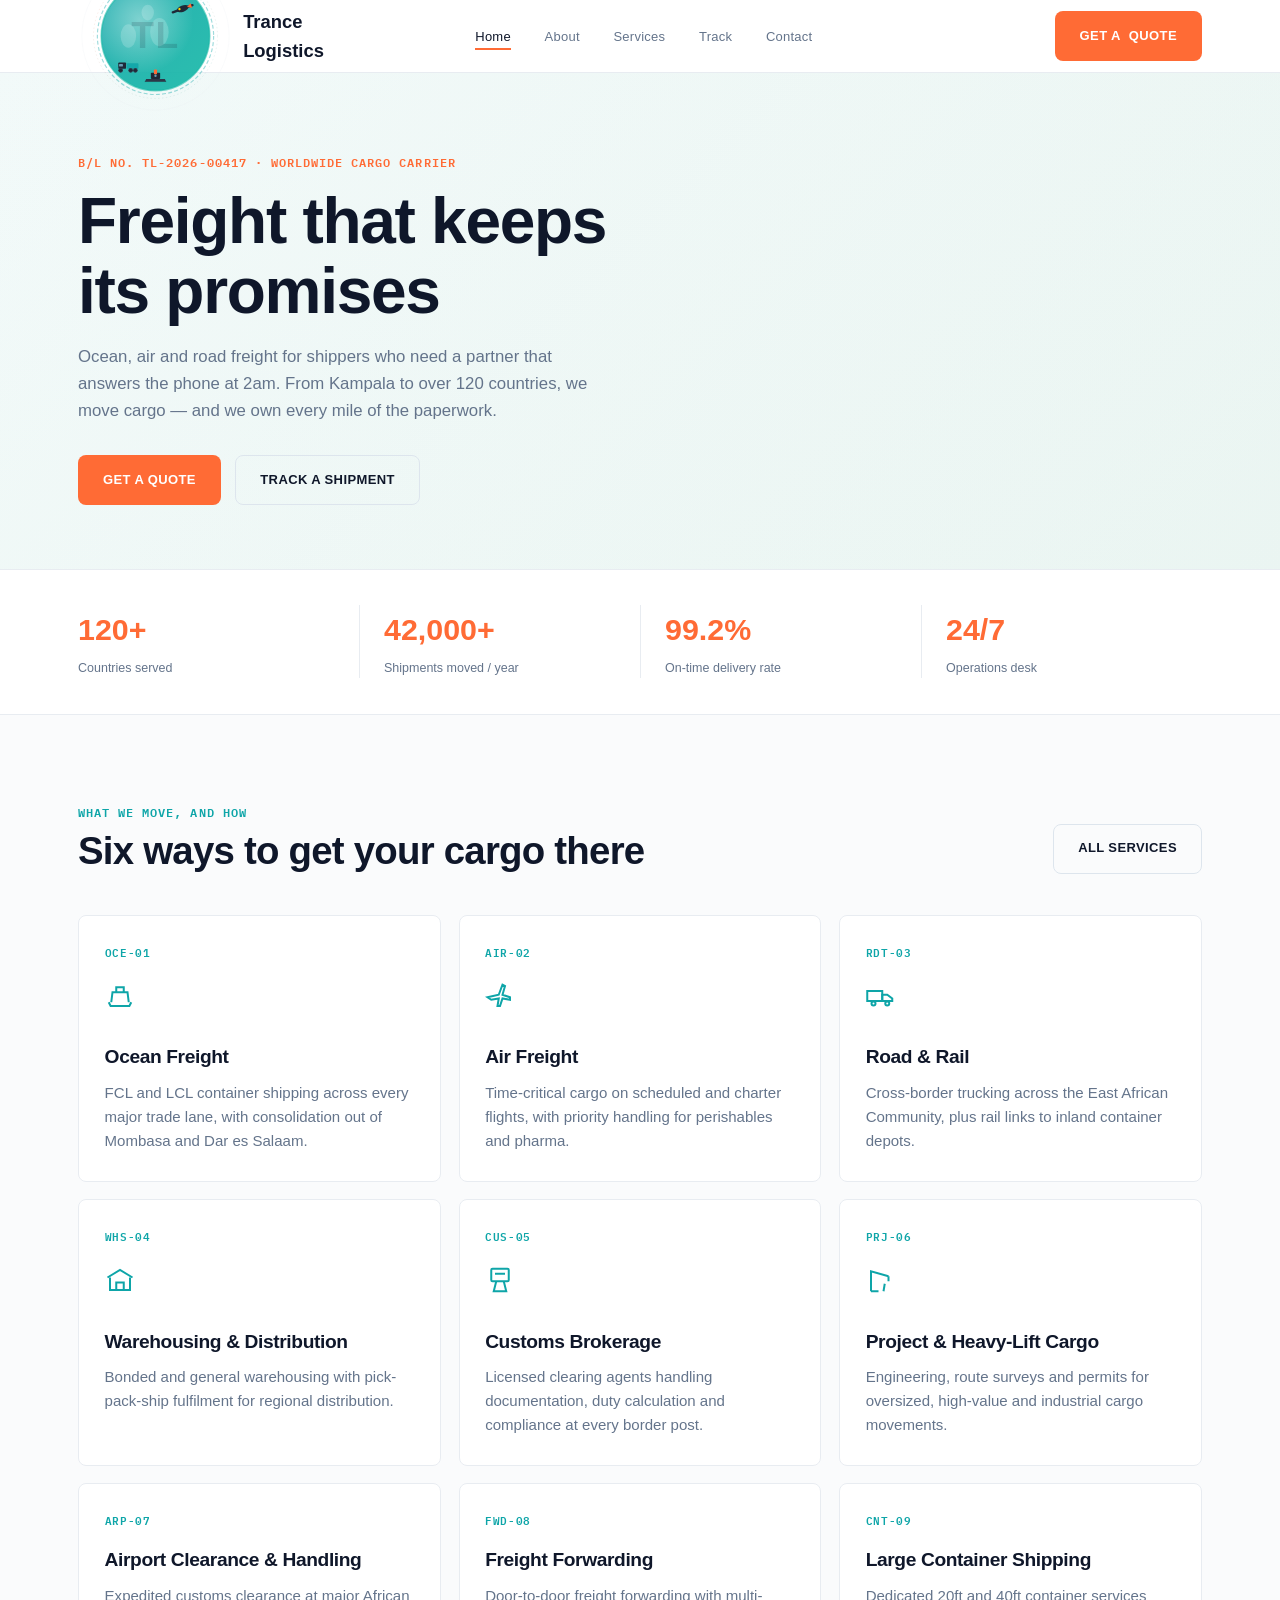
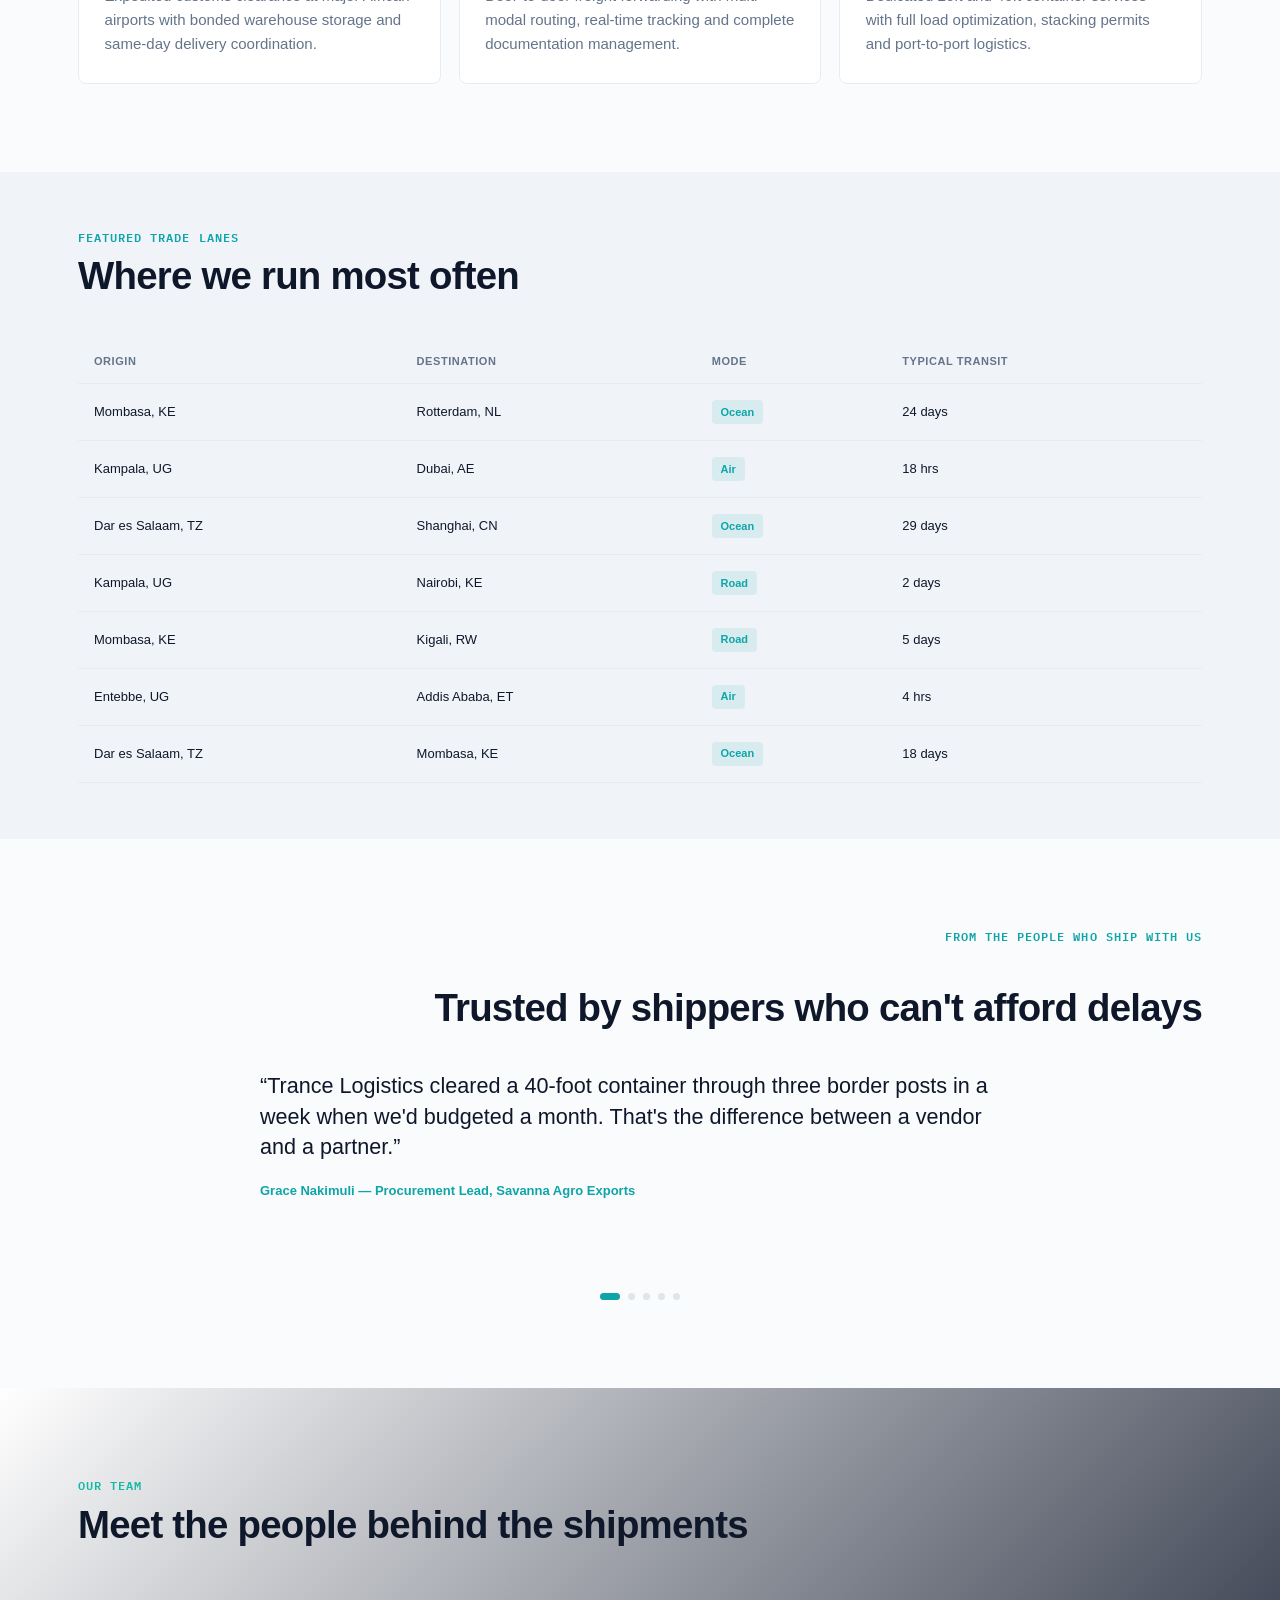
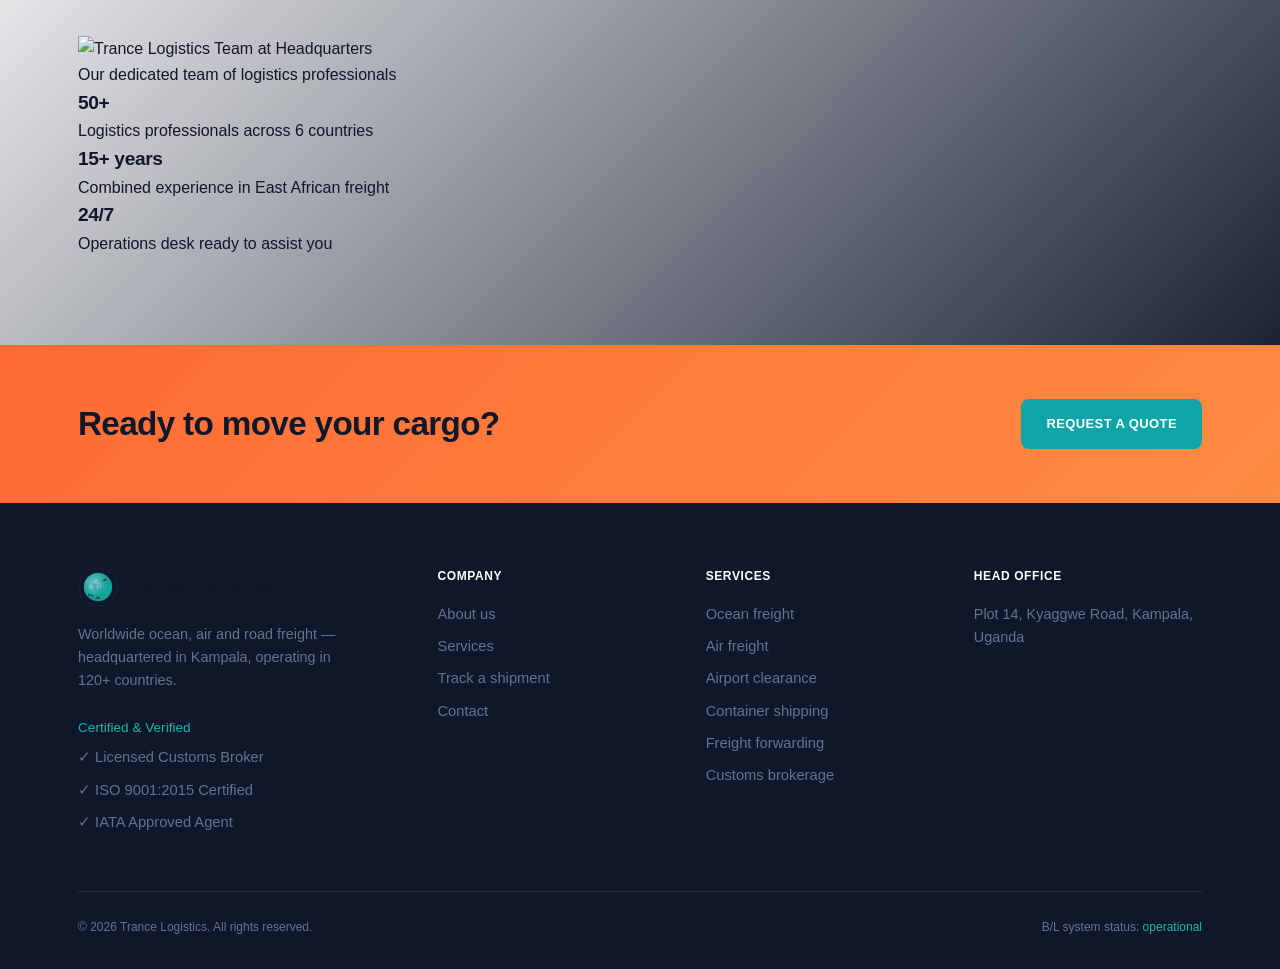
==== commit 9d8c7767: "Replace brand mark with professional SVG logo throughout site" ====
--- a/index.html
+++ b/index.html
@@ -14,7 +14,10 @@
 
 <nav class="site-nav">
   <div class="container">
-    <a href="index.html" class="brand"><span class="mark" data-site-mark>TL</span> <span data-site-name>Trance Logistics</span></a>
+    <a href="index.html" class="brand">
+      <img src="assets/images/trance-logo.svg" alt="Trance Logistics" class="brand-logo">
+      <span data-site-name>Trance Logistics</span>
+    </a>
     <ul class="nav-links">
       <li><a href="index.html">Home</a></li>
       <li><a href="about.html">About</a></li>
@@ -131,7 +134,10 @@
   <div class="container">
     <div class="footer-grid">
       <div>
-        <div class="brand" style="margin-bottom:1rem;"><span class="mark" data-site-mark>TL</span> <span data-site-name>Trance Logistics</span></div>
+        <div class="brand" style="margin-bottom:1rem;">
+          <img src="assets/images/trance-logo.svg" alt="Trance Logistics" class="brand-logo" style="height: 40px; width: auto;">
+          <span data-site-name>Trance Logistics</span>
+        </div>
         <p style="max-width:280px; font-size:0.9rem;">Worldwide ocean, air and road freight — headquartered in Kampala, operating in 120+ countries.</p>
         <div class="certifications" style="margin-top: 1.5rem; font-size: 0.85rem;">
           <p style="font-weight: 500; color: var(--teal-light); margin-bottom: 0.5rem;">Certified & Verified</p>
